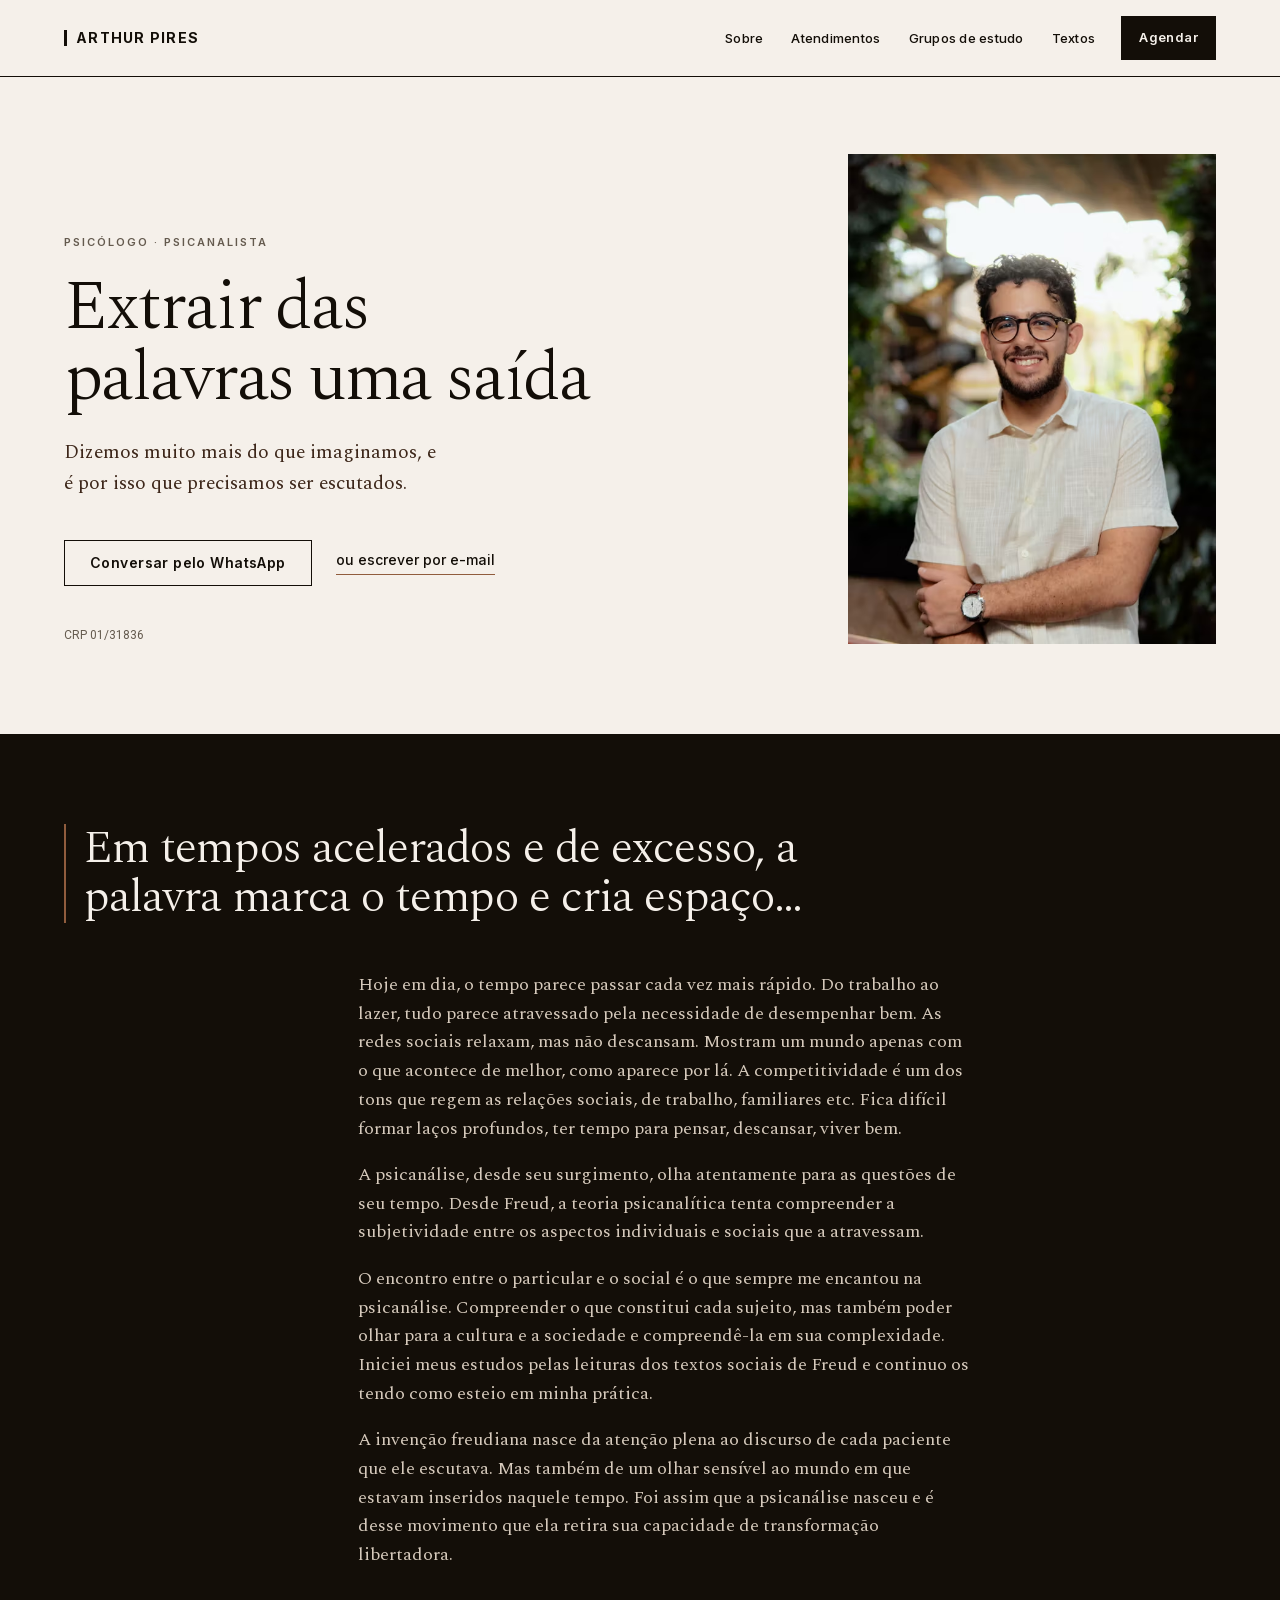
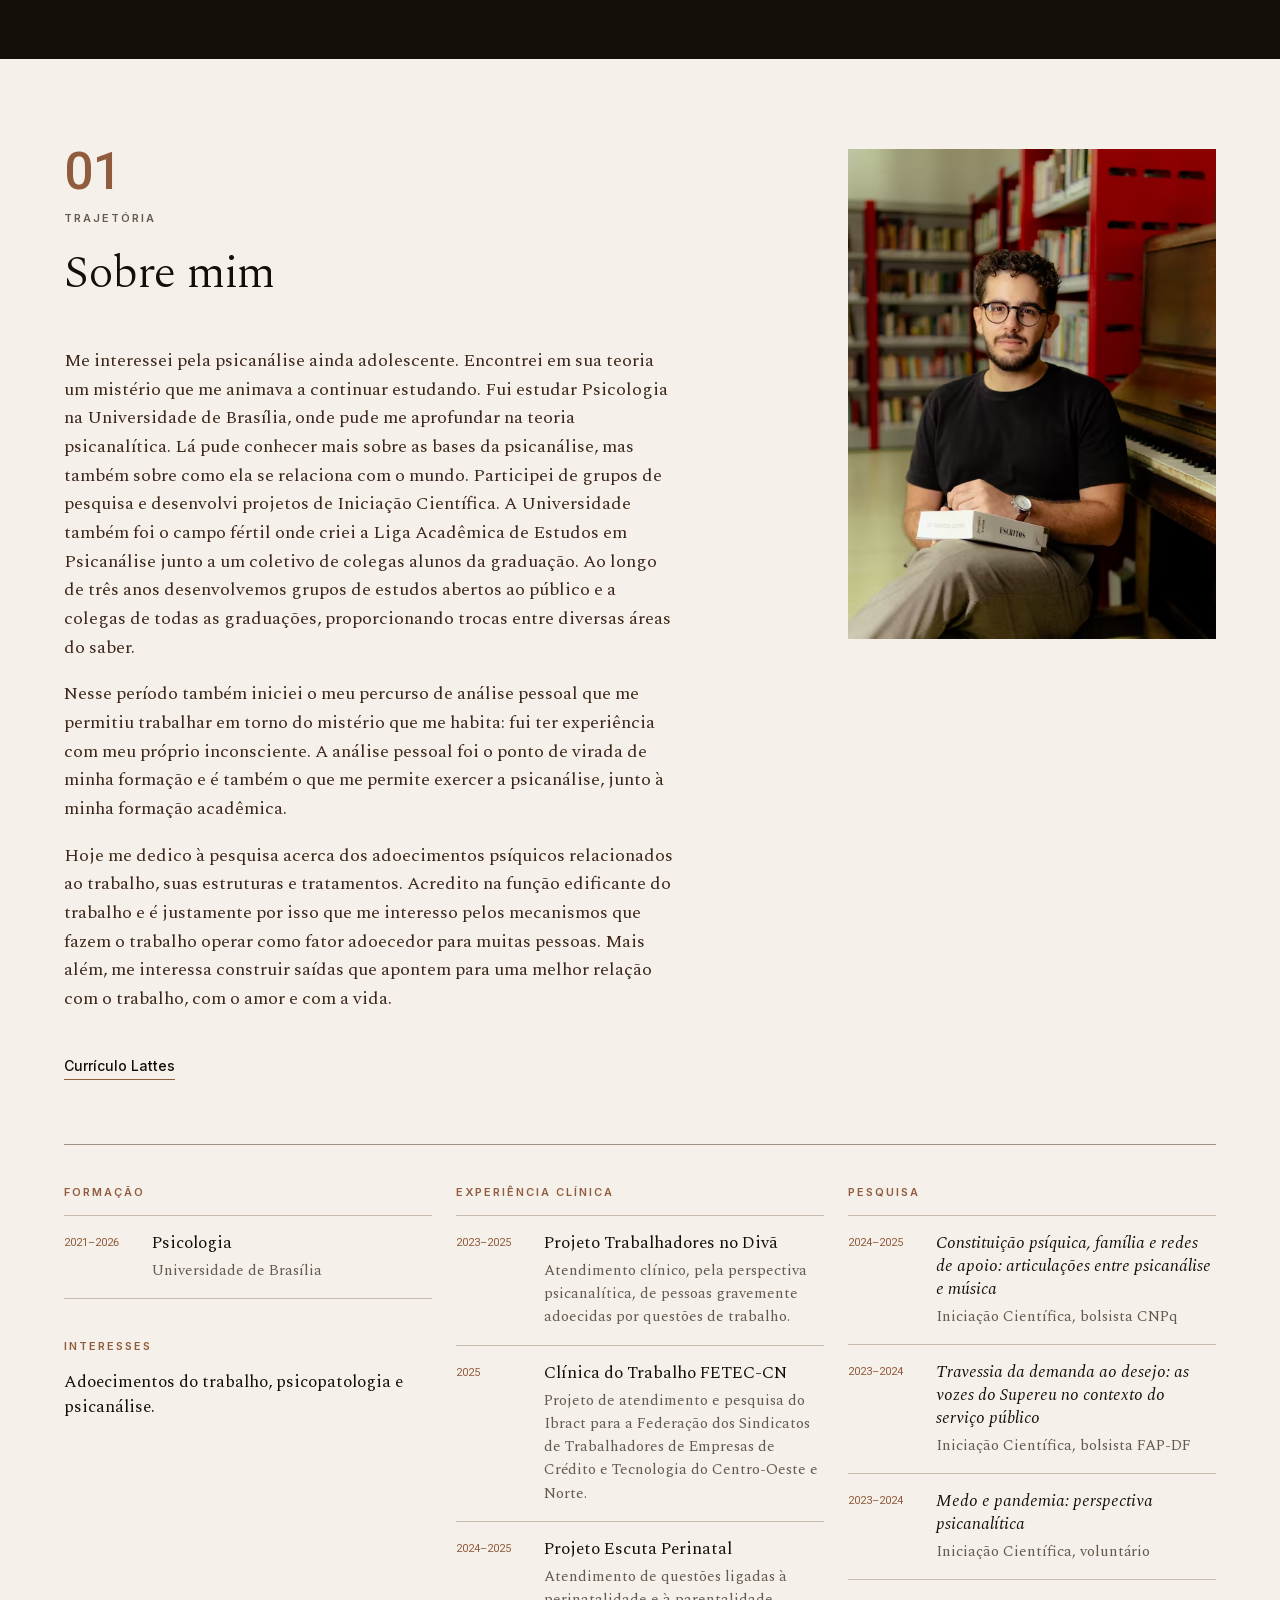
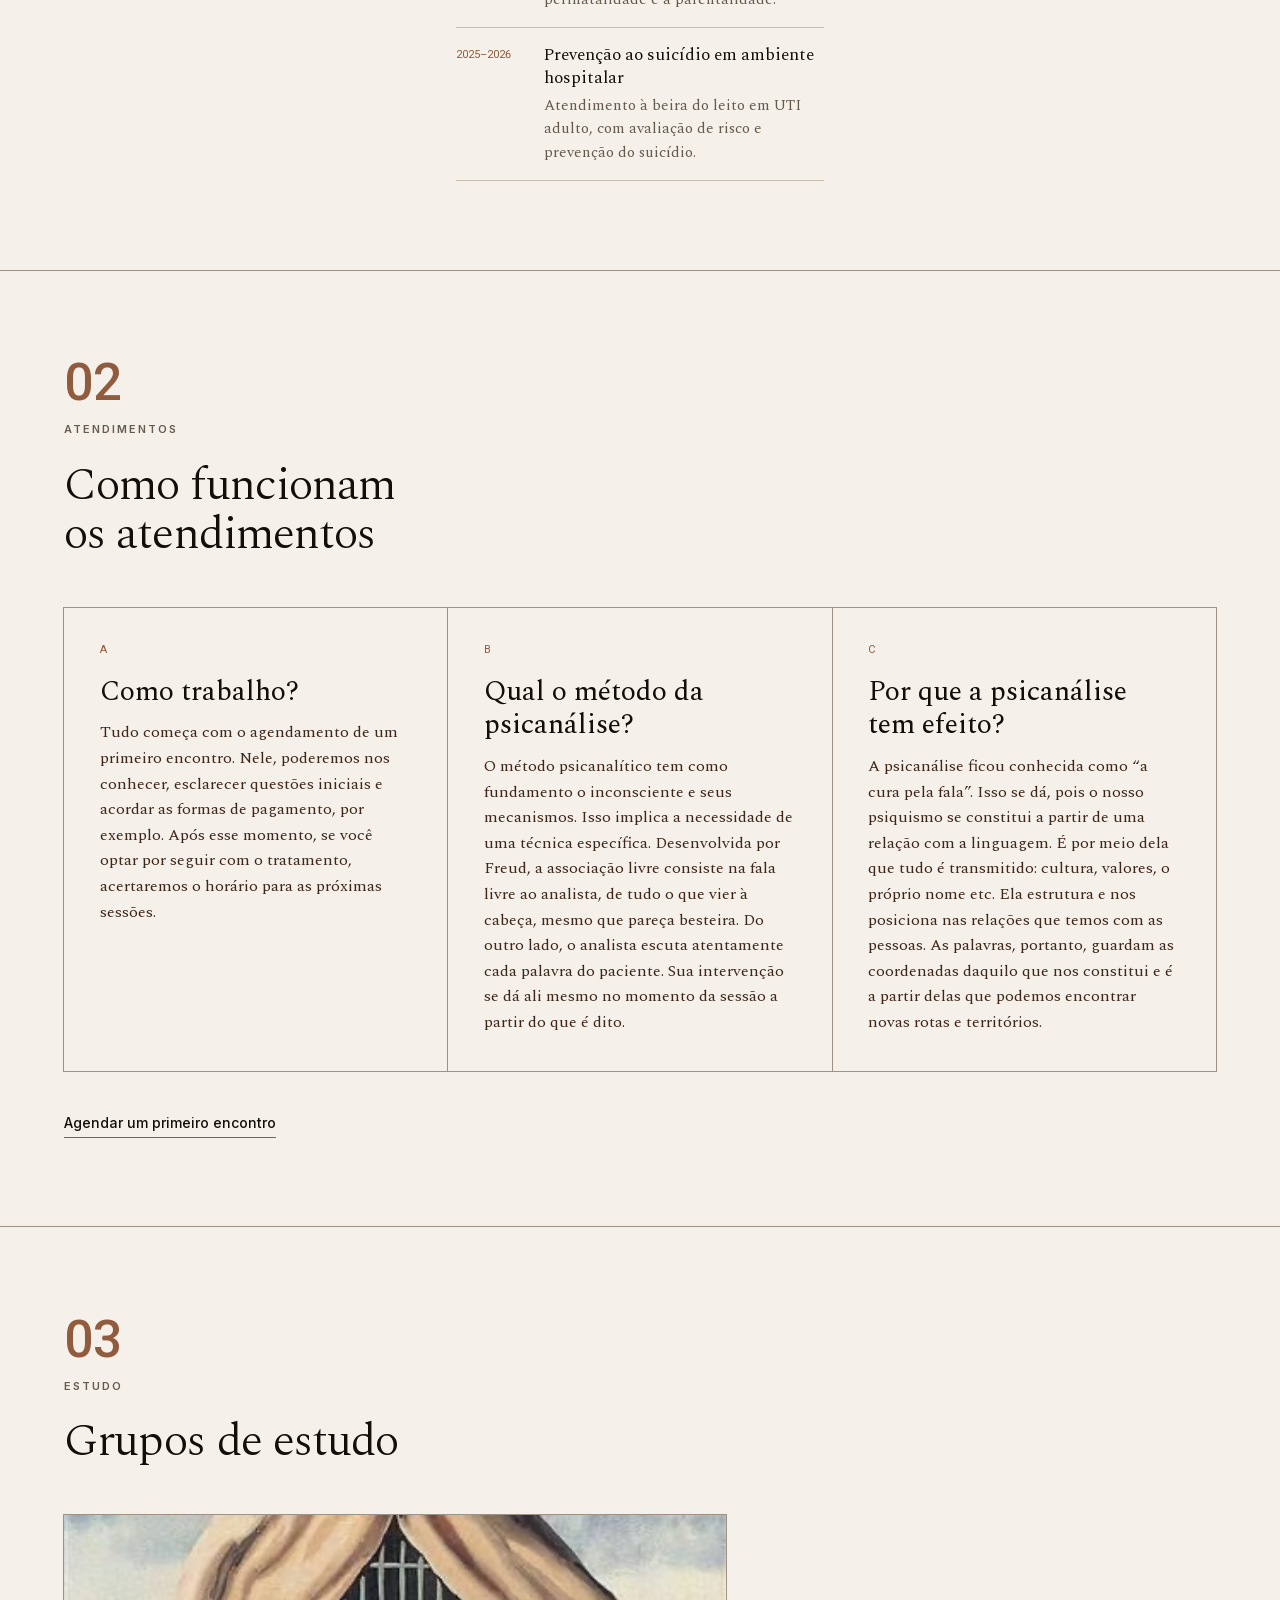
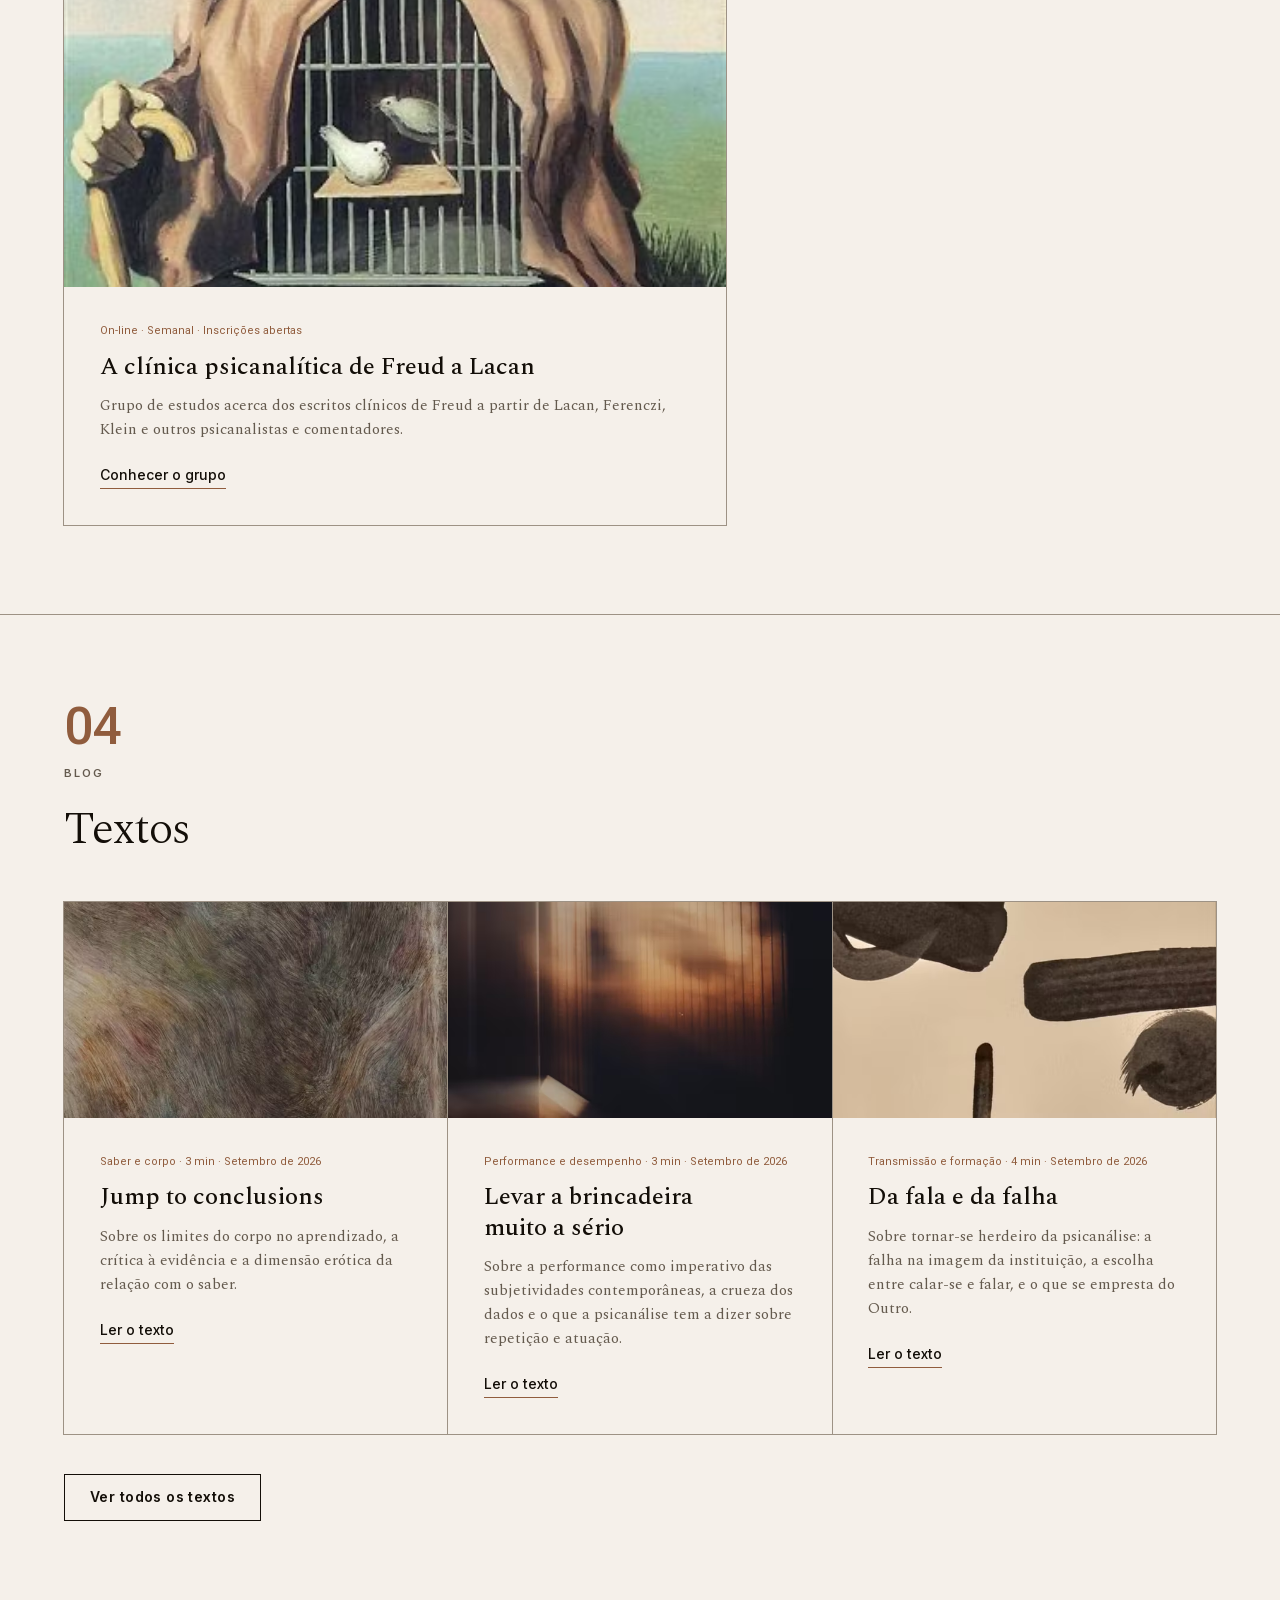
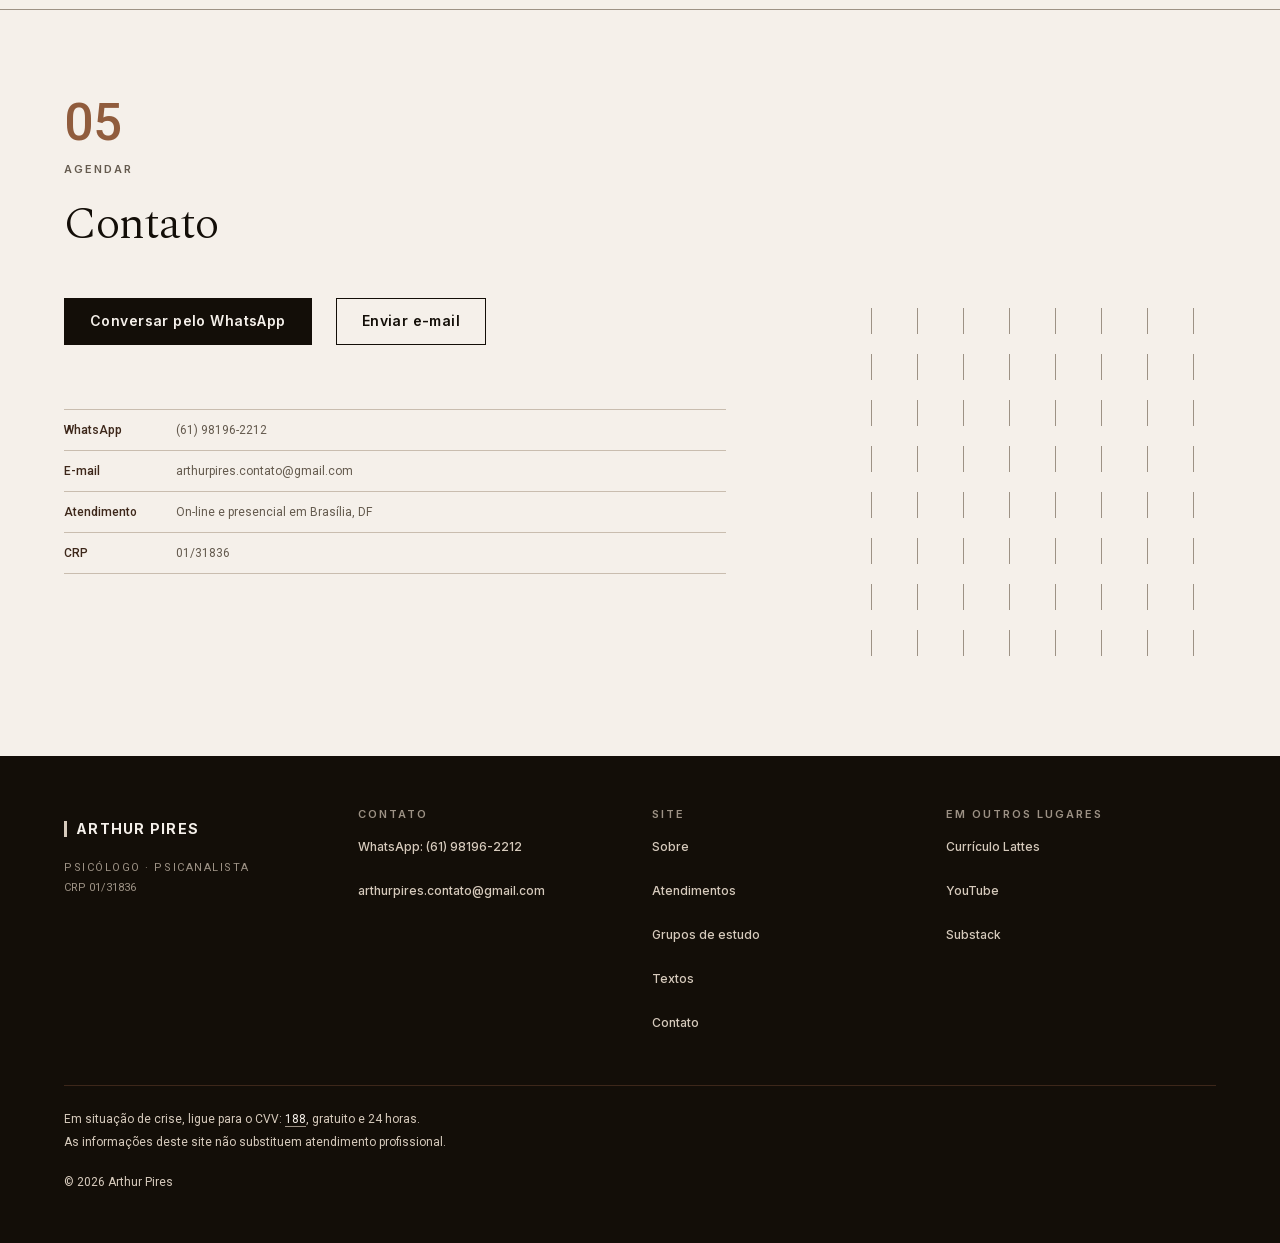
==== arthurpires-public_html/index.html @ 8431d2ca "Add files via upload" ====
<!DOCTYPE html>
<html lang="pt-BR">
<head>
<meta charset="utf-8">
<meta name="viewport" content="width=device-width, initial-scale=1">
<title>Arthur Pires · Psicólogo e psicanalista</title>
<meta name="description" content="Arthur Pires, psicólogo e psicanalista. Atendimento on-line e presencial em Brasília, DF.">
<meta name="theme-color" content="#F5F0EA">
<meta property="og:type" content="website">
<meta property="og:locale" content="pt_BR">
<meta property="og:site_name" content="Arthur Pires">
<meta property="og:title" content="Arthur Pires · Psicólogo e psicanalista">
<meta property="og:description" content="Arthur Pires, psicólogo e psicanalista. Atendimento on-line e presencial em Brasília, DF.">
<link rel="canonical" href="https://arthurpires.com.br/">
<meta property="og:url" content="https://arthurpires.com.br/">
<meta property="og:image" content="https://arthurpires.com.br/assets/img/compartilhamento.jpg">
<meta property="og:image:width" content="1200">
<meta property="og:image:height" content="630">
<meta property="og:image:alt" content="Retrato de Arthur Pires em luz natural">
<script>addEventListener("pagereveal",function(e){e.viewTransition&&e.viewTransition.ready.catch(function(){})})</script>
<link rel="icon" href="favicon.svg" type="image/svg+xml">
<link rel="preload" href="assets/fontes/spectral-latin-300.woff2" as="font" type="font/woff2" crossorigin>
<link rel="preload" href="assets/fontes/spectral-latin-400.woff2" as="font" type="font/woff2" crossorigin>
<link rel="stylesheet" href="assets/css/estilo.css?v=9">
<script src="assets/js/site.js?v=9" defer></script>
</head>
<body>
<a class="pular" href="#conteudo">Pular para o conteúdo</a>
<header class="cabecalho">
  <div class="contenedor cabecalho__linha">
    <a class="assinatura" href="./"><span class="assinatura__marca"><span class="assinatura__barra" aria-hidden="true"></span><span class="assinatura__nome">Arthur Pires</span></span><span class="visualmente-oculto">, página inicial</span></a>
    <nav class="navegacao" aria-label="Principal">
      <button class="navegacao__botao" type="button" aria-expanded="false" aria-controls="menu-links" hidden>Menu</button>
      <ul class="navegacao__links" id="menu-links" role="list">
        <li><a href="#sobre">Sobre</a></li>
        <li><a href="#atendimentos">Atendimentos</a></li>
        <li><a href="#grupos">Grupos de estudo</a></li>
        <li><a href="textos/">Textos</a></li>
      </ul>
    </nav>
    <a class="botao botao--primario botao--compacto" href="#contato">Agendar</a>
  </div>
</header>
<main id="conteudo">
  <section class="secao hero" id="inicio" aria-labelledby="titulo-hero">
    <div class="contenedor grade">
      <div class="hero__texto col-texto">
        <p class="rotulo">Psicólogo · Psicanalista</p>
        <h1 class="hero__titulo" id="titulo-hero">Extrair das palavras uma saída</h1>
        <p class="hero__paragrafo">Dizemos muito mais do que imaginamos, e é por isso que precisamos ser escutados.</p>
        <div class="acoes">
          <a class="botao botao--secundario" href="https://wa.me/5561981962212">Conversar pelo WhatsApp</a>
          <a class="ligacao" href="mailto:arthurpires.contato@gmail.com">ou escrever por e-mail</a>
        </div>
        <p class="hero__registro registro"><abbr title="Conselho Regional de Psicologia">CRP</abbr> 01/31836</p>
      </div>
      <div class="hero__foto col-imagem">
      <picture class="foto foto--hero">
        <source type="image/avif" srcset="assets/img/retratos/hero-600.avif 600w, assets/img/retratos/hero-900.avif 900w, assets/img/retratos/hero-1200.avif 1200w" sizes="(min-width: 1400px) 408px, (min-width: 900px) 30vw, (min-width: 600px) 62vw, 100vw">
        <img src="assets/img/retratos/hero-900.jpg" srcset="assets/img/retratos/hero-600.jpg 600w, assets/img/retratos/hero-900.jpg 900w, assets/img/retratos/hero-1200.jpg 1200w" sizes="(min-width: 1400px) 408px, (min-width: 900px) 30vw, (min-width: 600px) 62vw, 100vw" width="900" height="1200" alt="Retrato de Arthur Pires em luz natural" fetchpriority="high" decoding="async">
      </picture>
      </div>
    </div>
  </section>
  <section class="faixa escuro" id="reflexao" aria-labelledby="titulo-reflexao">
    <div class="contenedor grade">
      <div class="faixa__cabecalho col-titulo">
        <h2 class="faixa__titulo" id="titulo-reflexao">Em tempos acelerados e de excesso, a palavra marca o tempo e cria espaço…</h2>
      </div>
      <div class="faixa__corpo corpo-l col-corpo">
        <p>Hoje em dia, o tempo parece passar cada vez mais rápido. Do trabalho ao lazer, tudo parece atravessado pela necessidade de desempenhar bem. As redes sociais relaxam, mas não descansam. Mostram um mundo apenas com o que acontece de melhor, como aparece por lá. A competitividade é um dos tons que regem as relações sociais, de trabalho, familiares etc. Fica difícil formar laços profundos, ter tempo para pensar, descansar, viver bem.</p>
        <p>A psicanálise, desde seu surgimento, olha atentamente para as questões de seu tempo. Desde Freud, a teoria psicanalítica tenta compreender a subjetividade entre os aspectos individuais e sociais que a atravessam.</p>
        <p>O encontro entre o particular e o social é o que sempre me encantou na psicanálise. Compreender o que constitui cada sujeito, mas também poder olhar para a cultura e a sociedade e compreendê-la em sua complexidade. Iniciei meus estudos pelas leituras dos textos sociais de Freud e continuo os tendo como esteio em minha prática.</p>
        <p>A invenção freudiana nasce da atenção plena ao discurso de cada paciente que ele escutava. Mas também de um olhar sensível ao mundo em que estavam inseridos naquele tempo. Foi assim que a psicanálise nasceu e é desse movimento que ela retira sua capacidade de transformação libertadora.</p>
      </div>
    </div>
  </section>
  <section class="secao" id="sobre" aria-labelledby="titulo-sobre">
    <div class="contenedor grade">
      <div class="col-texto">
        <header class="cabecalho-secao">
      <span class="numeracao" data-revelar aria-hidden="true">01</span>
      <p class="rotulo" data-revelar>Trajetória</p>
      <h2 class="titulo-secao" id="titulo-sobre">Sobre mim</h2>
    </header>
        <div class="corpo-l">
          <p>Me interessei pela psicanálise ainda adolescente. Encontrei em sua teoria um mistério que me animava a continuar estudando. Fui estudar Psicologia na Universidade de Brasília, onde pude me aprofundar na teoria psicanalítica. Lá pude conhecer mais sobre as bases da psicanálise, mas também sobre como ela se relaciona com o mundo. Participei de grupos de pesquisa e desenvolvi projetos de Iniciação Científica. A Universidade também foi o campo fértil onde criei a Liga Acadêmica de Estudos em Psicanálise junto a um coletivo de colegas alunos da graduação. Ao longo de três anos desenvolvemos grupos de estudos abertos ao público e a colegas de todas as graduações, proporcionando trocas entre diversas áreas do saber.</p>
          <p>Nesse período também iniciei o meu percurso de análise pessoal que me permitiu trabalhar em torno do mistério que me habita: fui ter experiência com meu próprio inconsciente. A análise pessoal foi o ponto de virada de minha formação e é também o que me permite exercer a psicanálise, junto à minha formação acadêmica.</p>
          <p>Hoje me dedico à pesquisa acerca dos adoecimentos psíquicos relacionados ao trabalho, suas estruturas e tratamentos. Acredito na função edificante do trabalho e é justamente por isso que me interesso pelos mecanismos que fazem o trabalho operar como fator adoecedor para muitas pessoas. Mais além, me interessa construir saídas que apontem para uma melhor relação com o trabalho, com o amor e com a vida.</p>
        </div>
        <p class="sobre__lattes"><a class="ligacao" href="https://lattes.cnpq.br/9706468487850806">Currículo Lattes<span class="visualmente-oculto"> (site externo)</span></a></p>
      </div>
      <div class="sobre__foto col-imagem">
      <picture class="foto ">
        <source type="image/avif" srcset="assets/img/retratos/sobre-600.avif 600w, assets/img/retratos/sobre-900.avif 900w, assets/img/retratos/sobre-1200.avif 1200w" sizes="(min-width: 1400px) 408px, (min-width: 900px) 30vw, (min-width: 600px) 62vw, 100vw">
        <img src="assets/img/retratos/sobre-900.jpg" srcset="assets/img/retratos/sobre-600.jpg 600w, assets/img/retratos/sobre-900.jpg 900w, assets/img/retratos/sobre-1200.jpg 1200w" sizes="(min-width: 1400px) 408px, (min-width: 900px) 30vw, (min-width: 600px) 62vw, 100vw" width="900" height="1200" alt="Arthur Pires na Biblioteca Central da UnB, com os Escritos de Lacan, ao lado de um piano" loading="lazy" decoding="async">
      </picture>
      </div>
      <div class="trajetoria">
        <div>
          <h3 class="rotulo rotulo--acento">Formação</h3>
          <ol class="indice" role="list">
            <li class="indice__item"><span class="indice__periodo">2021–2026</span><span><span class="indice__titulo">Psicologia</span><span class="indice__detalhe">Universidade de Brasília</span></span></li>
          </ol>
          <div class="trajetoria__interesses">
            <h3 class="rotulo rotulo--acento">Interesses</h3>
            <p class="trajetoria__texto">Adoecimentos do trabalho, psicopatologia e psicanálise.</p>
          </div>
        </div>
        <div>
          <h3 class="rotulo rotulo--acento">Experiência clínica</h3>
          <ol class="indice" role="list">
            <li class="indice__item"><span class="indice__periodo">2023–2025</span><span><span class="indice__titulo">Projeto Trabalhadores no Divã</span><span class="indice__detalhe">Atendimento clínico, pela perspectiva psicanalítica, de pessoas gravemente adoecidas por questões de trabalho.</span></span></li>
            <li class="indice__item"><span class="indice__periodo">2025</span><span><span class="indice__titulo">Clínica do Trabalho FETEC-CN</span><span class="indice__detalhe">Projeto de atendimento e pesquisa do Ibract para a Federação dos Sindicatos de Trabalhadores de Empresas de Crédito e Tecnologia do Centro-Oeste e Norte.</span></span></li>
            <li class="indice__item"><span class="indice__periodo">2024–2025</span><span><span class="indice__titulo">Projeto Escuta Perinatal</span><span class="indice__detalhe">Atendimento de questões ligadas à perinatalidade e à parentalidade.</span></span></li>
            <li class="indice__item"><span class="indice__periodo">2025–2026</span><span><span class="indice__titulo">Prevenção ao suicídio em ambiente hospitalar</span><span class="indice__detalhe">Atendimento à beira do leito em <abbr title="Unidade de Terapia Intensiva">UTI</abbr> adulto, com avaliação de risco e prevenção do suicídio.</span></span></li>
          </ol>
        </div>
        <div>
          <h3 class="rotulo rotulo--acento">Pesquisa</h3>
          <ol class="indice" role="list">
            <li class="indice__item"><span class="indice__periodo">2024–2025</span><span><span class="indice__titulo"><cite>Constituição psíquica, família e redes de apoio: articulações entre psicanálise e música</cite></span><span class="indice__detalhe">Iniciação Científica, bolsista <abbr title="Conselho Nacional de Desenvolvimento Científico e Tecnológico">CNPq</abbr></span></span></li>
            <li class="indice__item"><span class="indice__periodo">2023–2024</span><span><span class="indice__titulo"><cite>Travessia da demanda ao desejo: as vozes do Supereu no contexto do serviço público</cite></span><span class="indice__detalhe">Iniciação Científica, bolsista <abbr title="Fundação de Apoio à Pesquisa do Distrito Federal">FAP-DF</abbr></span></span></li>
            <li class="indice__item"><span class="indice__periodo">2023–2024</span><span><span class="indice__titulo"><cite>Medo e pandemia: perspectiva psicanalítica</cite></span><span class="indice__detalhe">Iniciação Científica, voluntário</span></span></li>
          </ol>
        </div>
      </div>
    </div>
    <span class="fio-secao" aria-hidden="true"></span>
  </section>
  <section class="secao" id="atendimentos" aria-labelledby="titulo-atendimentos">
    <div class="contenedor">
      <header class="cabecalho-secao">
      <span class="numeracao" data-revelar aria-hidden="true">02</span>
      <p class="rotulo" data-revelar>Atendimentos</p>
      <h2 class="titulo-secao" id="titulo-atendimentos">Como funcionam os atendimentos</h2>
    </header>
      <ol class="blocos" role="list">
        <li class="bloco"><span class="bloco__letra" aria-hidden="true">A</span><h3 class="bloco__titulo">Como trabalho?</h3><p class="bloco__texto">Tudo começa com o agendamento de um primeiro encontro. Nele, poderemos nos conhecer, esclarecer questões iniciais e acordar as formas de pagamento, por exemplo. Após esse momento, se você optar por seguir com o tratamento, acertaremos o horário para as próximas sessões.</p></li>
        <li class="bloco"><span class="bloco__letra" aria-hidden="true">B</span><h3 class="bloco__titulo">Qual o método da psicanálise?</h3><p class="bloco__texto">O método psicanalítico tem como fundamento o inconsciente e seus mecanismos. Isso implica a necessidade de uma técnica específica. Desenvolvida por Freud, a associação livre consiste na fala livre ao analista, de tudo o que vier à cabeça, mesmo que pareça besteira. Do outro lado, o analista escuta atentamente cada palavra do paciente. Sua intervenção se dá ali mesmo no momento da sessão a partir do que é dito.</p></li>
        <li class="bloco"><span class="bloco__letra" aria-hidden="true">C</span><h3 class="bloco__titulo">Por que a psicanálise tem efeito?</h3><p class="bloco__texto">A psicanálise ficou conhecida como “a cura pela fala”. Isso se dá, pois o nosso psiquismo se constitui a partir de uma relação com a linguagem. É por meio dela que tudo é transmitido: cultura, valores, o próprio nome etc. Ela estrutura e nos posiciona nas relações que temos com as pessoas. As palavras, portanto, guardam as coordenadas daquilo que nos constitui e é a partir delas que podemos encontrar novas rotas e territórios.</p></li>
      </ol>
      <p class="atendimentos__acao"><a class="ligacao" href="#contato">Agendar um primeiro encontro</a></p>
    </div>
    <span class="fio-secao" aria-hidden="true"></span>
  </section>
  <section class="secao" id="grupos" aria-labelledby="titulo-grupos">
    <div class="contenedor">
      <header class="cabecalho-secao">
      <span class="numeracao" data-revelar aria-hidden="true">03</span>
      <p class="rotulo" data-revelar>Estudo</p>
      <h2 class="titulo-secao" id="titulo-grupos">Grupos de estudo</h2>
    </header>
      <ul class="cards cards--grupos" role="list">
      <li><article class="card-texto">
        <picture class="capa"><source type="image/avif" srcset="assets/img/grupos/clinica-psicanalitica-de-freud-a-lacan-387.avif"><img src="assets/img/grupos/clinica-psicanalitica-de-freud-a-lacan-387.jpg" width="387" height="218" alt="" loading="lazy" decoding="async"></picture>
        <div class="card-texto__corpo">
          <p class="card-texto__meta">On-line · Semanal · Inscrições abertas</p>
          <h3 class="card-texto__titulo"><a href="grupos/clinica-psicanalitica-de-freud-a-lacan/">A clínica psicanalítica de Freud a Lacan</a></h3>
          <p class="card-texto__resumo">Grupo de estudos acerca dos escritos clínicos de Freud a partir de Lacan, Ferenczi, Klein e outros psicanalistas e comentadores.</p>
          <span class="ligacao" aria-hidden="true">Conhecer o grupo</span>
        </div>
      </article></li>
      </ul>
    </div>
    <span class="fio-secao" aria-hidden="true"></span>
  </section>
  <section class="secao" id="textos" aria-labelledby="titulo-textos">
    <div class="contenedor">
      <header class="cabecalho-secao">
      <span class="numeracao" data-revelar aria-hidden="true">04</span>
      <p class="rotulo" data-revelar>Blog</p>
      <h2 class="titulo-secao" id="titulo-textos">Textos</h2>
    </header>
      <ul class="cards" role="list">
      <li><article class="card-texto">
        <picture class="capa"><source type="image/avif" srcset="assets/img/textos/jump-to-conclusions-640.avif 640w, assets/img/textos/jump-to-conclusions-960.avif 960w, assets/img/textos/jump-to-conclusions-1080.avif 1080w" sizes="(min-width: 1400px) 424px, (min-width: 900px) 31vw, (min-width: 600px) 48vw, 100vw"><img src="assets/img/textos/jump-to-conclusions-960.jpg" srcset="assets/img/textos/jump-to-conclusions-640.jpg 640w, assets/img/textos/jump-to-conclusions-960.jpg 960w, assets/img/textos/jump-to-conclusions-1080.jpg 1080w" sizes="(min-width: 1400px) 424px, (min-width: 900px) 31vw, (min-width: 600px) 48vw, 100vw" width="1080" height="608" alt="" loading="lazy" decoding="async"></picture>
        <div class="card-texto__corpo">
          <p class="card-texto__meta">Saber e corpo · 3 min · <time datetime="2026-09">Setembro de 2026</time></p>
          <h3 class="card-texto__titulo"><a href="textos/jump-to-conclusions/" lang="en">Jump to conclusions</a></h3>
          <p class="card-texto__resumo">Sobre os limites do corpo no aprendizado, a crítica à evidência e a dimensão erótica da relação com o saber.</p>
          <span class="ligacao" aria-hidden="true">Ler o texto</span>
        </div>
      </article></li>
      <li><article class="card-texto">
        <picture class="capa"><source type="image/avif" srcset="assets/img/textos/levar-a-brincadeira-muito-a-serio-640.avif 640w, assets/img/textos/levar-a-brincadeira-muito-a-serio-960.avif 960w, assets/img/textos/levar-a-brincadeira-muito-a-serio-1280.avif 1280w" sizes="(min-width: 1400px) 424px, (min-width: 900px) 31vw, (min-width: 600px) 48vw, 100vw"><img src="assets/img/textos/levar-a-brincadeira-muito-a-serio-960.jpg" srcset="assets/img/textos/levar-a-brincadeira-muito-a-serio-640.jpg 640w, assets/img/textos/levar-a-brincadeira-muito-a-serio-960.jpg 960w, assets/img/textos/levar-a-brincadeira-muito-a-serio-1280.jpg 1280w" sizes="(min-width: 1400px) 424px, (min-width: 900px) 31vw, (min-width: 600px) 48vw, 100vw" width="1280" height="720" alt="" loading="lazy" decoding="async"></picture>
        <div class="card-texto__corpo">
          <p class="card-texto__meta">Performance e desempenho · 3 min · <time datetime="2026-09">Setembro de 2026</time></p>
          <h3 class="card-texto__titulo"><a href="textos/levar-a-brincadeira-muito-a-serio/">Levar a brincadeira muito a sério</a></h3>
          <p class="card-texto__resumo">Sobre a performance como imperativo das subjetividades contemporâneas, a crueza dos dados e o que a psicanálise tem a dizer sobre repetição e atuação.</p>
          <span class="ligacao" aria-hidden="true">Ler o texto</span>
        </div>
      </article></li>
      <li><article class="card-texto">
        <picture class="capa"><source type="image/avif" srcset="assets/img/textos/da-fala-e-da-falha-640.avif 640w, assets/img/textos/da-fala-e-da-falha-736.avif 736w" sizes="(min-width: 1400px) 424px, (min-width: 900px) 31vw, (min-width: 600px) 48vw, 100vw"><img src="assets/img/textos/da-fala-e-da-falha-736.jpg" srcset="assets/img/textos/da-fala-e-da-falha-640.jpg 640w, assets/img/textos/da-fala-e-da-falha-736.jpg 736w" sizes="(min-width: 1400px) 424px, (min-width: 900px) 31vw, (min-width: 600px) 48vw, 100vw" width="736" height="414" alt="" loading="lazy" decoding="async"></picture>
        <div class="card-texto__corpo">
          <p class="card-texto__meta">Transmissão e formação · 4 min · <time datetime="2026-09">Setembro de 2026</time></p>
          <h3 class="card-texto__titulo"><a href="textos/da-fala-e-da-falha/">Da fala e da falha</a></h3>
          <p class="card-texto__resumo">Sobre tornar-se herdeiro da psicanálise: a falha na imagem da instituição, a escolha entre calar-se e falar, e o que se empresta do Outro.</p>
          <span class="ligacao" aria-hidden="true">Ler o texto</span>
        </div>
      </article></li>
      </ul>
      <p class="textos__acao"><a class="botao botao--secundario" href="textos/">Ver todos os textos</a></p>
    </div>
    <span class="fio-secao" aria-hidden="true"></span>
  </section>
  <section class="secao" id="contato" aria-labelledby="titulo-contato">
    <div class="contenedor grade">
      <header class="cabecalho-secao">
      <span class="numeracao" data-revelar aria-hidden="true">05</span>
      <p class="rotulo" data-revelar>Agendar</p>
      <h2 class="titulo-secao" id="titulo-contato">Contato</h2>
    </header>
      <div class="contato col-texto">
        <div class="acoes">
          <a class="botao botao--primario" href="https://wa.me/5561981962212">Conversar pelo WhatsApp</a>
          <a class="botao botao--secundario" href="mailto:arthurpires.contato@gmail.com">Enviar e-mail</a>
        </div>
        <dl class="dados">
          <div class="dados__linha"><dt>WhatsApp</dt><dd>(61) 98196-2212</dd></div>
          <div class="dados__linha"><dt>E-mail</dt><dd>arthurpires.contato@gmail.com</dd></div>
          <div class="dados__linha"><dt>Atendimento</dt><dd>On-line e presencial em Brasília, DF</dd></div>
          <div class="dados__linha"><dt><abbr title="Conselho Regional de Psicologia">CRP</abbr></dt><dd>01/31836</dd></div>
        </dl>
      </div>
      <div class="imas col-imagem" aria-hidden="true"></div>
    </div>
  </section>
</main>
<footer class="rodape escuro">
  <div class="contenedor">
    <div class="rodape__colunas">
      <div>
        <p class="assinatura"><span class="assinatura__marca"><span class="assinatura__barra" aria-hidden="true"></span><span class="assinatura__nome">Arthur Pires</span></span></p>
        <p class="rodape__descritor">Psicólogo · Psicanalista</p>
        <p class="rodape__crp"><abbr title="Conselho Regional de Psicologia">CRP</abbr> 01/31836</p>
      </div>
      <div>
        <h2 class="rodape__titulo">Contato</h2>
        <ul class="rodape__lista" role="list">
          <li><a href="https://wa.me/5561981962212">WhatsApp: (61) 98196-2212</a></li>
          <li><a href="mailto:arthurpires.contato@gmail.com">arthurpires.contato@gmail.com</a></li>
        </ul>
      </div>
      <div>
        <h2 class="rodape__titulo">Site</h2>
        <ul class="rodape__lista" role="list">
          <li><a href="#sobre">Sobre</a></li>
          <li><a href="#atendimentos">Atendimentos</a></li>
          <li><a href="#grupos">Grupos de estudo</a></li>
          <li><a href="textos/">Textos</a></li>
          <li><a href="#contato">Contato</a></li>
        </ul>
      </div>
      <div>
        <h2 class="rodape__titulo">Em outros lugares</h2>
        <ul class="rodape__lista" role="list">
          <li><a href="https://lattes.cnpq.br/9706468487850806">Currículo Lattes<span class="visualmente-oculto"> (site externo)</span></a></li>
          <li><a href="https://www.youtube.com/@arthr_pires">YouTube<span class="visualmente-oculto"> (site externo)</span></a></li>
          <li><a href="https://substack.com/@arthrpires">Substack<span class="visualmente-oculto"> (site externo)</span></a></li>
        </ul>
      </div>
    </div>
    <div class="rodape__avisos">
      <p>Em situação de crise, ligue para o CVV: <a href="tel:188">188</a>, gratuito e 24 horas.</p>
      <p>As informações deste site não substituem atendimento profissional.</p>
      <p class="rodape__copyright">© 2026 Arthur Pires</p>
    </div>
  </div>
</footer>
</body>
</html>
---- arthurpires-public_html/assets/css/estilo.css ----
:root {
  --fundo: #F5F0EA;
  --fundo-bloco: #EFE8E0;
  --fundo-escuro: #130E08;
  --fundo-escuro-alt: #3D271A;
  --texto-titulo: #130E08;
  --texto-corpo: #3D271A;
  --texto-secundario: #645A4E;
  --texto-acento: #905C3D;
  --texto-inverso: #F5F0EA;
  --texto-inverso-corpo: #D6CABC;
  --texto-inverso-registro: #9D9285;
  --fio: #9D9285;
  --fio-claro: #C9BDAF;
  --fio-forte: #130E08;
  --f-voz: Spectral, Georgia, serif;
  --f-interface: Inter, Helvetica, Arial, sans-serif;
  --f-dados: Roboto, Arial, sans-serif;
  --esp-1: 8px; --esp-2: 16px; --esp-3: 24px;
  --esp-4: 40px; --esp-5: 64px; --esp-6: 104px;
  --margem: 20px;
  --medianiz: 16px;
  --colunas: 4;
  --largura-max: 1400px;
  --secao-y: clamp(48px, 7vw, 104px);
  --curva-revelacao: cubic-bezier(0.16, 1, 0.3, 1);
  --curva-fio: cubic-bezier(0.22, 1, 0.36, 1);
  --toque: 160ms ease-out;
}
@media (min-width: 600px)  { :root { --margem: 32px; --medianiz: 20px; --colunas: 6; } }
@media (min-width: 900px)  { :root { --margem: 40px; --medianiz: 24px; --colunas: 12; } }
@media (min-width: 1200px) { :root { --margem: 64px; } }
@font-face { font-family: "Spectral"; font-style: normal; font-weight: 300; font-display: swap; src: url("../fontes/spectral-latin-300.woff2") format("woff2"); }
@font-face { font-family: "Spectral"; font-style: normal; font-weight: 400; font-display: swap; src: url("../fontes/spectral-latin-400.woff2") format("woff2"); }
@font-face { font-family: "Spectral"; font-style: normal; font-weight: 500; font-display: swap; src: url("../fontes/spectral-latin-500.woff2") format("woff2"); }
@font-face { font-family: "Spectral"; font-style: italic; font-weight: 300; font-display: swap; src: url("../fontes/spectral-latin-300-italic.woff2") format("woff2"); }
@font-face { font-family: "Spectral"; font-style: italic; font-weight: 400; font-display: swap; src: url("../fontes/spectral-latin-400-italic.woff2") format("woff2"); }
@font-face { font-family: "Inter"; font-style: normal; font-weight: 400 700; font-display: swap; src: url("../fontes/inter-latin-400-700.woff2") format("woff2"); }
@font-face { font-family: "Roboto"; font-style: normal; font-weight: 400 500; font-display: swap; src: url("../fontes/roboto-latin-400-500.woff2") format("woff2"); }
*, *::before, *::after { box-sizing: border-box; }
html { -webkit-text-size-adjust: 100%; text-size-adjust: 100%; }
@media (prefers-reduced-motion: no-preference) { html { scroll-behavior: smooth; } }
body {
  margin: 0;
  background: var(--fundo);
  color: var(--texto-corpo);
  font-family: var(--f-voz);
  font-size: 1rem;
  line-height: 1.6;
  -webkit-font-smoothing: antialiased;
}
h1, h2, h3, h4, p, figure, blockquote, ol, ul, dl, dd { margin: 0; }
ol, ul { padding: 0; list-style: none; }
img { display: block; max-width: 100%; height: auto; }
a { color: inherit; text-decoration: none; }
abbr[title] { text-decoration: none; }
::selection { background: var(--fundo-escuro); color: var(--texto-inverso); }
:focus-visible { outline: 2px solid var(--fio-forte); outline-offset: 2px; }
.escuro :focus-visible { outline-color: var(--texto-inverso-corpo); }
[id] { scroll-margin-top: var(--esp-3); }
.visualmente-oculto {
  position: absolute !important; width: 1px; height: 1px; margin: -1px; padding: 0;
  overflow: hidden; clip: rect(0 0 0 0); white-space: nowrap; border: 0;
}
.pular {
  position: absolute; top: 8px; left: var(--margem); z-index: 100;
  transform: translateY(-200%);
  background: var(--fundo-escuro); color: var(--texto-inverso);
  font: 600 14px/1 var(--f-interface); letter-spacing: .03em; padding: 15px 26px;
}
.pular:focus { transform: none; }
.contenedor { width: 100%; max-width: var(--largura-max); margin-inline: auto; padding-inline: var(--margem); }
.grade { display: grid; grid-template-columns: repeat(var(--colunas), minmax(0, 1fr)); column-gap: var(--medianiz); }
.grade > * { grid-column: 1 / -1; }
@media (min-width: 600px) { .grade > .col-imagem { grid-column: 1 / 5; } }
@media (min-width: 900px) {
  .grade > .col-texto   { grid-column: 1 / 8; }
  .grade > .col-titulo  { grid-column: 1 / 9; }
  .grade > .col-imagem  { grid-column: 9 / 13; }
  .grade > .col-corpo   { grid-column: 4 / 11; }
}
.secao { position: relative; padding-block: var(--secao-y); }
.fio-secao { position: absolute; left: 0; right: 0; bottom: 0; height: 1px; background: var(--fio); transform-origin: left center; }
.rotulo { display: block; font: 600 11px/1.3 var(--f-interface); letter-spacing: .18em; text-transform: uppercase; color: var(--texto-secundario); }
.rotulo--acento { color: var(--texto-acento); }
.numeracao { display: block; margin-bottom: var(--esp-2); font: 500 clamp(28px, 4vw, 56px)/.9 var(--f-dados); font-variant-numeric: tabular-nums; color: var(--texto-acento); }
.cabecalho-secao { margin-bottom: clamp(28px, 4vw, 48px); }
.titulo-secao {
  margin-top: clamp(16px, 2vw, 24px); max-width: 20ch;
  font: 300 clamp(28px, 3.6vw, 60px)/1.08 var(--f-voz); letter-spacing: -.02em;
  color: var(--texto-titulo); text-wrap: balance;
}
.corpo-l p { max-width: 68ch; font-size: clamp(17px, 1.4vw, 19px); line-height: 1.6; }
.corpo-l p + p { margin-top: 1em; }
.registro { font: 400 12px/1.5 var(--f-dados); color: var(--texto-secundario); }
.a-definir { font: 400 12px/1.5 var(--f-dados); color: var(--texto-acento); }
.escuro .a-definir { color: var(--texto-inverso-corpo); }
.botao {
  display: inline-flex; align-items: center; justify-content: center; min-height: 44px;
  font: 600 14px/1.2 var(--f-interface); letter-spacing: .03em; cursor: pointer;
  transition: background-color var(--toque), color var(--toque);
}
.botao--primario { padding: 15px 26px; border: 0; background: var(--fundo-escuro); color: var(--texto-inverso); }
.botao { position: relative; overflow: hidden; isolation: isolate; }
.botao::before {
  content: ""; position: absolute; z-index: -1; left: var(--origem-x, 50%); top: var(--origem-y, 50%);
  width: var(--diametro, 230%); aspect-ratio: 1 / 1; border-radius: 50%; background: var(--preenchimento);
  transform: translate(-50%, -50%) scale(0); transition: transform 420ms var(--curva-revelacao); pointer-events: none;
}
.botao--primario { --preenchimento: var(--texto-acento); }
.botao--secundario { --preenchimento: var(--fundo-escuro); transition: color 420ms var(--curva-revelacao); }
.botao:focus-visible::before, .botao:active::before { transform: translate(-50%, -50%) scale(1); }
.botao--secundario:focus-visible, .botao--secundario:active { color: var(--texto-inverso); }
@media (hover: hover) {
  .botao:hover::before { transform: translate(-50%, -50%) scale(1); }
  .botao--secundario:hover { color: var(--texto-inverso); }
}
.botao--secundario { padding: 14px 25px; border: 1px solid var(--fio-forte); background: transparent; color: var(--texto-titulo); }
.botao--compacto { padding: 14px 18px; font-size: 13px; }
.acoes { display: flex; flex-wrap: wrap; align-items: center; gap: var(--esp-2) var(--esp-3); }
.ligacao {
  position: relative; display: inline-block; padding-bottom: 4px;
  border-bottom: 1px solid var(--texto-acento);
  font: 500 14px/1.3 var(--f-interface); color: var(--texto-titulo);
}
.ligacao::before { content: ""; position: absolute; inset: -12px 0; }
.ligacao::after {
  content: ""; position: absolute; left: 0; right: 0; bottom: -1px; height: 1px;
  background: var(--fio-forte); transform: scaleX(0); transform-origin: left center;
  transition: transform var(--toque);
}
.ligacao:hover::after, .ligacao:focus-visible::after { transform: scaleX(1); }
.assinatura { display: inline-flex; align-items: center; min-height: 44px; }
.assinatura__marca { display: flex; align-items: stretch; gap: 9px; }
.assinatura__barra { flex: none; width: 3px; background: var(--fio-forte); }
.assinatura__nome { font: 700 14px/1.2 var(--f-interface); letter-spacing: .09em; text-transform: uppercase; color: var(--texto-titulo); }
.cabecalho { position: relative; z-index: 20; background: var(--fundo); border-bottom: 1px solid var(--fio-forte); }
.cabecalho__linha { display: flex; flex-wrap: wrap; align-items: center; gap: 8px 12px; padding-block: 16px; }
.cabecalho .assinatura { margin-right: auto; }
.navegacao { display: flex; align-items: center; }
.navegacao__links { display: flex; flex-wrap: wrap; }
.navegacao__links a {
  display: flex; align-items: center; min-height: 44px; padding: 14px;
  font: 500 13px/1 var(--f-interface); letter-spacing: .02em; color: var(--texto-titulo);
  transition: background-color var(--toque), color var(--toque);
}
.navegacao__links a:hover { background: var(--fundo-escuro); color: var(--texto-inverso); }
.navegacao__links a[aria-current="page"] { border-bottom: 1px solid var(--texto-acento); }
.navegacao__botao {
  display: none; align-items: center; min-height: 44px; padding: 14px; border: 0; background: transparent;
  font: 600 13px/1 var(--f-interface); letter-spacing: .02em; color: var(--texto-titulo); cursor: pointer;
  transition: background-color var(--toque), color var(--toque);
}
.navegacao__botao:hover, .navegacao__botao[aria-expanded="true"] { background: var(--fundo-escuro); color: var(--texto-inverso); }
@media (max-width: 767.98px) {
  .js .navegacao__botao { display: inline-flex; }
  .js .navegacao__links {
    display: none; position: absolute; top: 100%; left: 0; right: 0; flex-direction: column;
    padding: 0 var(--margem) var(--esp-2); background: var(--fundo); border-bottom: 1px solid var(--fio-forte);
  }
  .js .navegacao__links.aberto { display: flex; }
  .js .navegacao__links li + li { border-top: 1px solid var(--fio); }
  .js .navegacao__links a { padding: 14px 0; font-size: 16px; }
}
.foto { display: block; overflow: hidden; aspect-ratio: 3 / 4; background: var(--fundo-bloco); }
.foto img { width: 100%; height: 100%; object-fit: cover; }
.foto--hero img { object-position: center 30%; }
.reservado { position: relative; aspect-ratio: 16 / 9; background: var(--fundo-bloco); }
.reservado span { position: absolute; left: 12px; bottom: 8px; font: 400 12px/1.5 var(--f-dados); color: var(--texto-secundario); }
.capa { display: block; overflow: hidden; aspect-ratio: 16 / 9; background: var(--fundo-bloco); }
.capa img { width: 100%; height: 100%; object-fit: cover; }
.titulo-palavras { --tom-inicial: var(--texto-secundario); --tom-final: var(--texto-titulo); }
.faixa__titulo.titulo-palavras { --tom-inicial: var(--texto-inverso-registro); --tom-final: var(--texto-inverso); }
.titulo-palavras .palavra { color: color-mix(in srgb, var(--tom-final) calc(var(--acesa, 1) * 100%), var(--tom-inicial)); }
.hero { padding-top: clamp(40px, 6vw, 88px); }
.hero__titulo { margin-top: var(--esp-3); font: 300 clamp(38px, 5.4vw, 92px)/1.02 var(--f-voz); letter-spacing: -.03em; color: var(--texto-titulo); text-wrap: balance; }
.hero__paragrafo { margin-top: var(--esp-3); max-width: 38ch; font-size: clamp(17px, 1.5vw, 21px); line-height: 1.6; }
.hero .acoes { margin-top: var(--esp-4); }
.hero__registro, .hero__foto { margin-top: var(--esp-4); }
@media (min-width: 900px) { .hero__texto { align-self: end; } .hero__foto { margin-top: 0; } }
.faixa { padding-block: var(--secao-y); background: var(--fundo-escuro); color: var(--texto-inverso-corpo); }
.faixa__titulo { padding-left: 18px; border-left: 2px solid var(--texto-acento); font: 300 clamp(28px, 3.6vw, 60px)/1.08 var(--f-voz); letter-spacing: -.02em; color: var(--texto-inverso); text-wrap: balance; }
.faixa__corpo { margin-top: clamp(28px, 4vw, 48px); }
.sobre__lattes, .sobre__foto { margin-top: var(--esp-4); }
@media (min-width: 900px) { .sobre__foto { margin-top: 0; } }
.trajetoria { display: grid; gap: var(--esp-4) var(--medianiz); margin-top: var(--esp-5); padding-top: var(--esp-4); border-top: 1px solid var(--fio); }
@media (min-width: 600px) { .trajetoria { grid-template-columns: repeat(2, minmax(0, 1fr)); } }
@media (min-width: 900px) { .trajetoria { grid-template-columns: repeat(3, minmax(0, 1fr)); } }
.trajetoria .rotulo { margin-bottom: var(--esp-2); }
.trajetoria__interesses { margin-top: var(--esp-4); }
.trajetoria__texto { font-size: 17px; line-height: 1.5; color: var(--texto-titulo); }
.indice { border-top: 1px solid var(--fio-claro); }
.indice__item { display: grid; grid-template-columns: 76px minmax(0, 1fr); gap: 12px; padding: 16px 0; border-bottom: 1px solid var(--fio-claro); }
.indice__periodo { padding-top: 3px; font: 400 11px/1.5 var(--f-dados); font-variant-numeric: tabular-nums; color: var(--texto-acento); }
.indice__titulo { display: block; font-size: 17px; line-height: 1.35; color: var(--texto-titulo); }
.indice__detalhe { display: block; margin-top: 4px; font-size: 15px; line-height: 1.55; color: var(--texto-secundario); }
.indice--links .indice__item { display: block; padding: 0; }
.indice__link { display: grid; grid-template-columns: 76px minmax(0, 1fr); gap: 12px; padding: 16px 8px; margin-inline: -8px; transition: background-color var(--toque); }
.indice__link:hover { background: var(--fundo-bloco); }
.bloco { padding-block: var(--esp-4); }
.bloco + .bloco { border-top: 1px solid var(--fio); }
.bloco__letra { display: block; margin-bottom: 20px; font: 400 11px/1 var(--f-dados); color: var(--texto-acento); }
.bloco__titulo { margin-bottom: 12px; font: 400 clamp(20px, 2.2vw, 28px)/1.2 var(--f-voz); color: var(--texto-titulo); }
.bloco__texto { font-size: 16px; line-height: 1.6; color: var(--texto-corpo); }
.bloco { position: relative; overflow: hidden; isolation: isolate; }
.bloco::before {
  content: ""; position: absolute; z-index: -1; left: var(--origem-x, 50%); top: var(--origem-y, 50%);
  width: var(--diametro, 230%); aspect-ratio: 1 / 1; border-radius: 50%; background: var(--fundo-escuro);
  transform: translate(-50%, -50%) scale(0); transition: transform 600ms var(--curva-revelacao); pointer-events: none;
}
.bloco__letra, .bloco__titulo, .bloco__texto { transition: color 600ms var(--curva-revelacao); }
@media (hover: hover) {
  .bloco:hover::before { transform: translate(-50%, -50%) scale(1); }
  .bloco:hover .bloco__letra { color: var(--texto-inverso-registro); }
  .bloco:hover .bloco__titulo { color: var(--texto-inverso); }
  .bloco:hover .bloco__texto { color: var(--texto-inverso-corpo); }
}
.atendimentos__acao, .textos__acao { margin-top: var(--esp-4); }
.cards { display: grid; gap: var(--esp-4); }
.cards > li { display: flex; }
.card-texto { position: relative; width: 100%; background: var(--fundo); transition: background-color var(--toque); }
.card-texto:hover { background: var(--fundo-bloco); }
.card-texto__corpo { padding-top: var(--esp-3); }
.card-texto__meta { font: 400 11px/1.5 var(--f-dados); color: var(--texto-acento); }
.card-texto__titulo { margin-top: 12px; font: 500 clamp(18px, 1.9vw, 28px)/1.25 var(--f-voz); color: var(--texto-titulo); text-wrap: balance; }
.card-texto__titulo a::after { content: ""; position: absolute; inset: 0; }
.card-texto__resumo { margin-top: 12px; font-size: 15px; line-height: 1.6; color: var(--texto-secundario); }
.card-texto .ligacao { margin-top: var(--esp-3); }
.card-texto:hover .ligacao::after { transform: scaleX(1); }
@supports selector(:has(a)) {
  .card-texto:has(a:focus-visible) { outline: 2px solid var(--fio-forte); outline-offset: 2px; }
  .card-texto__titulo a:focus-visible { outline: none; }
}
@media (min-width: 600px) {
  .blocos, .cards { grid-template-columns: repeat(2, minmax(0, 1fr)); gap: 1px; }
  .bloco, .bloco + .bloco { padding: clamp(22px, 2.8vw, 36px); border-top: 0; outline: 1px solid var(--fio); background: var(--fundo); }
  .card-texto { outline: 1px solid var(--fio); }
  .card-texto__corpo { padding: clamp(22px, 2.8vw, 36px); }
}
@media (min-width: 900px) { .blocos, .cards { grid-template-columns: repeat(3, minmax(0, 1fr)); } }
@supports selector(:has(a)) {
  @media (min-width: 900px) {
    .cards--grupos:has(> li:only-child) { grid-template-columns: repeat(12, minmax(0, 1fr)); column-gap: var(--medianiz); }
    .cards--grupos > li:only-child { grid-column: 1 / 8; }
  }
}
.blocos { display: grid; }
.contato { max-width: 720px; }
.dados { margin-top: var(--esp-5); border-top: 1px solid var(--fio-claro); }
.dados__linha { display: grid; grid-template-columns: minmax(0, 8em) minmax(0, 1fr); gap: 16px; padding: 11px 0; border-bottom: 1px solid var(--fio-claro); font: 400 12px/1.5 var(--f-dados); }
.dados dt { font-weight: 500; color: var(--texto-corpo); }
.dados dd { color: var(--texto-secundario); overflow-wrap: anywhere; }
.imas { display: none; }
@media (min-width: 900px) {
  .imas { display: grid; grid-template-columns: repeat(8, minmax(0, 1fr)); grid-template-rows: repeat(8, minmax(0, 1fr)); place-items: center; align-self: start; aspect-ratio: 1 / 1; }
}
.imas span { display: block; width: 1px; height: 56%; background: var(--fio); transform: rotate(0deg); transition: transform var(--toque); }
.texto-cabecalho { padding-top: clamp(32px, 5vw, 72px); }
.texto-voltar { margin-bottom: var(--esp-4); }
.texto-meta { font: 400 12px/1.5 var(--f-dados); color: var(--texto-acento); }
.texto-titulo { margin-top: var(--esp-2); font: 300 clamp(28px, 3.6vw, 60px)/1.08 var(--f-voz); letter-spacing: -.02em; color: var(--texto-titulo); text-wrap: balance; }
.texto-linha-fina { margin-top: var(--esp-2); max-width: 40ch; font-size: clamp(17px, 1.5vw, 21px); line-height: 1.5; color: var(--texto-secundario); }
.texto-capa { margin-top: var(--esp-4); }
.texto-capa figcaption { margin-top: 8px; font: 400 12px/1.5 var(--f-dados); color: var(--texto-secundario); }
.texto-corpo { padding-block: var(--esp-5) var(--esp-4); }
.epigrafe { max-width: 52ch; margin-bottom: var(--esp-4); }
.epigrafe blockquote p { font: italic 400 clamp(17px, 1.5vw, 20px)/1.5 var(--f-voz); color: var(--texto-titulo); }
.epigrafe figcaption { margin-top: 8px; font: 400 12px/1.5 var(--f-dados); color: var(--texto-secundario); }
.corpo-l .destaque { max-width: 40ch; margin-block: var(--esp-4); padding-left: 18px; border-left: 2px solid var(--texto-acento); }
.corpo-l .destaque p { font: italic 300 clamp(19px, 2.2vw, 27px)/1.4 var(--f-voz); color: var(--texto-titulo); }
.nota-chamada { padding: 0 2px; font: 500 .7em/0 var(--f-dados); vertical-align: super; color: var(--texto-acento); }
.notas { margin-top: var(--esp-4); padding-top: var(--esp-2); border-top: 1px solid var(--fio-claro); }
.notas li { max-width: 68ch; font: 400 13px/1.6 var(--f-dados); color: var(--texto-secundario); }
.notas a, .texto-capa figcaption a, .dados a { border-bottom: 1px solid var(--texto-acento); color: var(--texto-titulo); transition: border-color var(--toque); }
.notas a:hover, .texto-capa figcaption a:hover, .dados a:hover { border-bottom-color: var(--fio-forte); }
.notas ol { padding-left: 1.4em; list-style: decimal; }
.notas li::marker { color: var(--texto-acento); }
.corpo-l .aviso-texto { margin-top: var(--esp-4); font: 400 12px/1.5 var(--f-dados); }
.aviso-texto { max-width: 68ch; margin-top: var(--esp-4); padding-top: var(--esp-2); border-top: 1px solid var(--fio-claro); font: 400 12px/1.5 var(--f-dados); color: var(--texto-secundario); }
.contato-texto { padding: clamp(24px, 3vw, 40px); background: var(--fundo-bloco); }
.mais-textos { padding-block: var(--esp-5) var(--secao-y); }
.mais-textos .rotulo { margin-bottom: var(--esp-2); }
.grupo-participar { padding-bottom: var(--esp-4); }
.grupo-participar .dados { margin-top: var(--esp-2); }
.grupo:last-child { padding-bottom: var(--secao-y); }
.rodape { padding-block: clamp(28px, 4vw, 52px); background: var(--fundo-escuro); color: var(--texto-inverso-corpo); }
.rodape__colunas { display: grid; grid-template-columns: repeat(auto-fit, minmax(190px, 1fr)); gap: var(--esp-4) var(--medianiz); padding-bottom: var(--esp-4); border-bottom: 1px solid var(--fundo-escuro-alt); }
.rodape .assinatura__barra { background: var(--texto-inverso-corpo); }
.rodape .assinatura__nome { color: var(--texto-inverso); }
.rodape__descritor { margin-top: 8px; font: 400 11px/1.6 var(--f-dados); letter-spacing: .14em; text-transform: uppercase; color: var(--texto-inverso-registro); }
.rodape__crp { margin-top: 2px; font: 400 11px/1.6 var(--f-dados); color: var(--texto-inverso-registro); }
.rodape__titulo { margin-bottom: 4px; font: 600 11px/1.3 var(--f-interface); letter-spacing: .18em; text-transform: uppercase; color: var(--texto-inverso-registro); }
.rodape__lista a { display: flex; align-items: center; min-height: 44px; font: 500 12px/1.3 var(--f-interface); color: var(--texto-inverso-corpo); transition: color var(--toque); }
.rodape__lista a:hover { color: var(--texto-inverso); }
.rodape__avisos { display: grid; gap: 4px; padding-top: var(--esp-3); }
.rodape__avisos p { font: 400 12px/1.6 var(--f-dados); color: var(--texto-inverso-corpo); }
.rodape__avisos a { border-bottom: 1px solid var(--texto-inverso-registro); color: var(--texto-inverso); }
.rodape__copyright { margin-top: var(--esp-2); font: 400 11px/1.5 var(--f-dados); color: var(--texto-inverso-registro); }
.a-revelar { opacity: 0; transform: translateY(14px); }
.revelar-transicao { transition: opacity 420ms var(--curva-revelacao), transform 420ms var(--curva-revelacao); }
.fio-oculto { transform: scaleX(0); }
.fio-transicao { transition: transform 560ms var(--curva-fio); }
@media (prefers-reduced-motion: no-preference) {
  @view-transition { navigation: auto; }
  ::view-transition-old(root), ::view-transition-new(root) { animation-duration: 240ms; animation-timing-function: ease-in-out; }
}
@media (prefers-reduced-motion: reduce) {
  *, *::before, *::after { transition-duration: .001ms !important; animation-duration: .001ms !important; animation-iteration-count: 1 !important; }
  .a-revelar, .fio-oculto { opacity: 1; transform: none; }
}
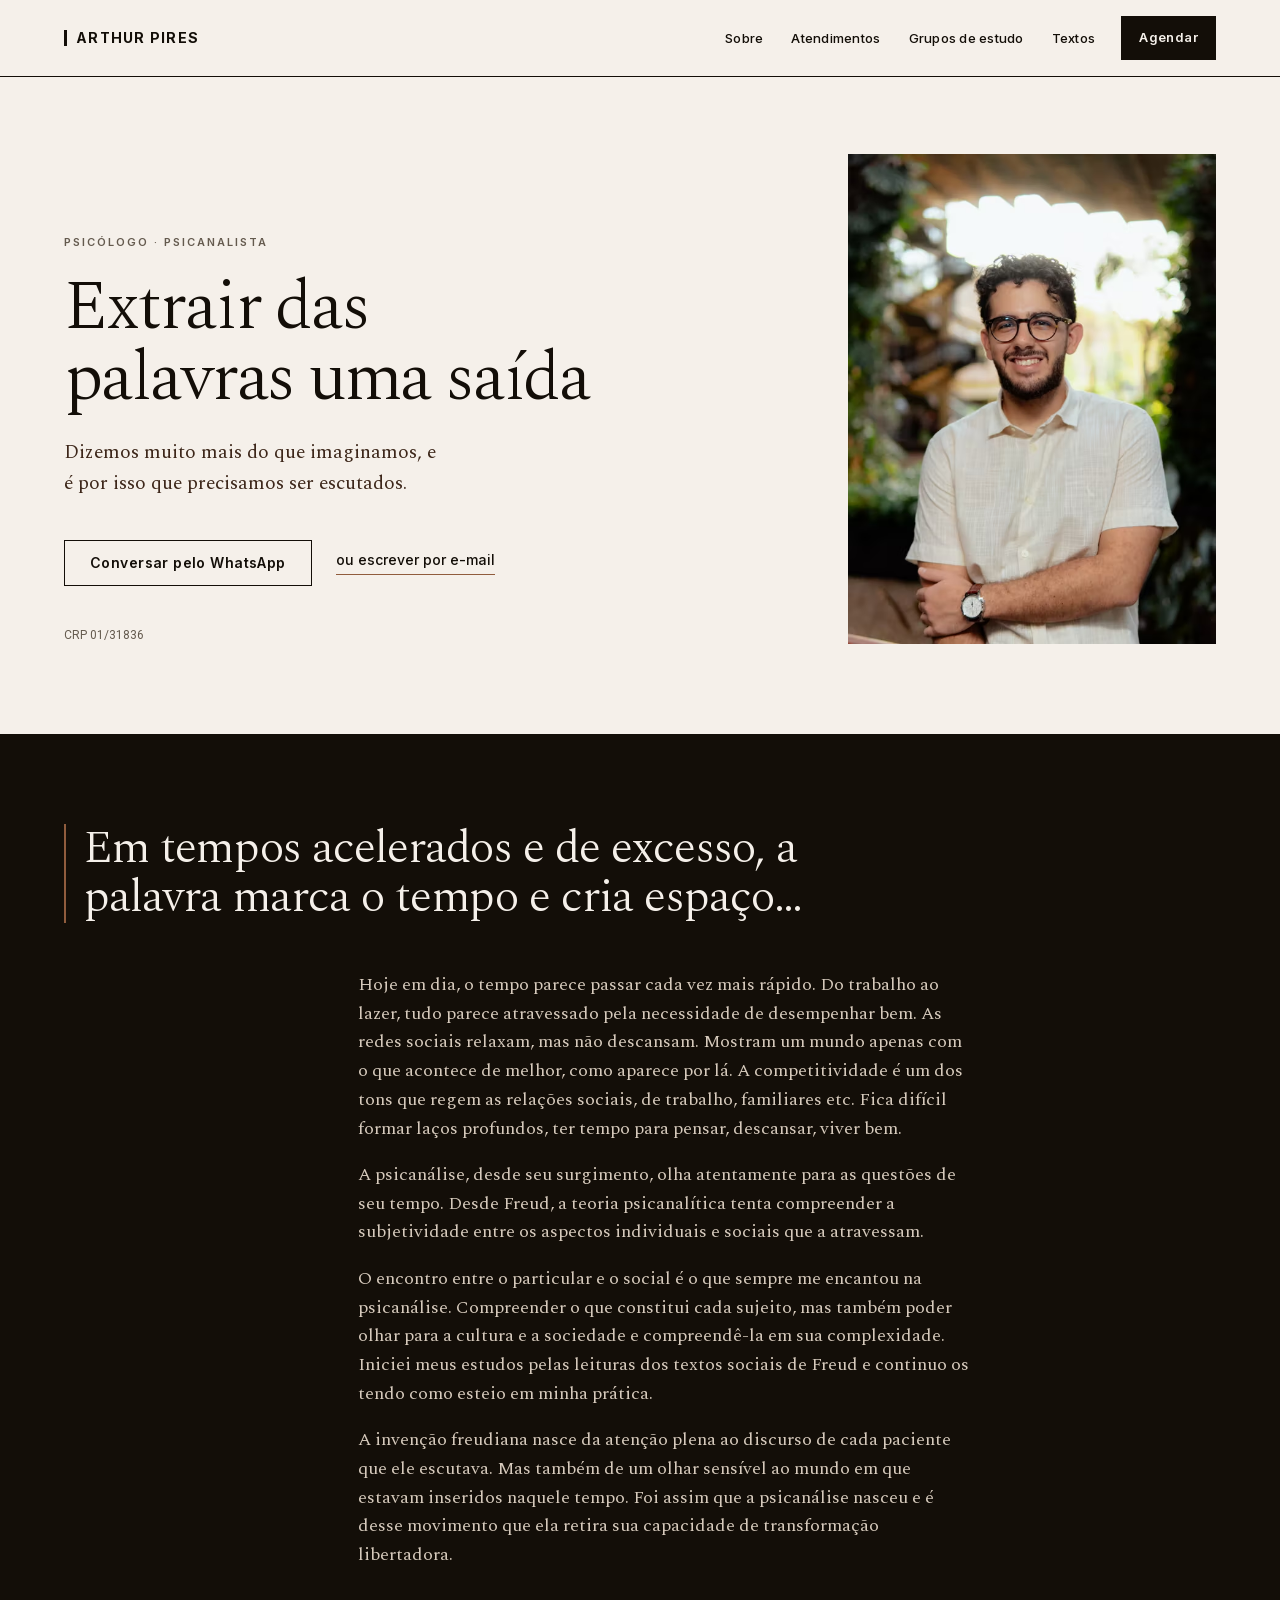
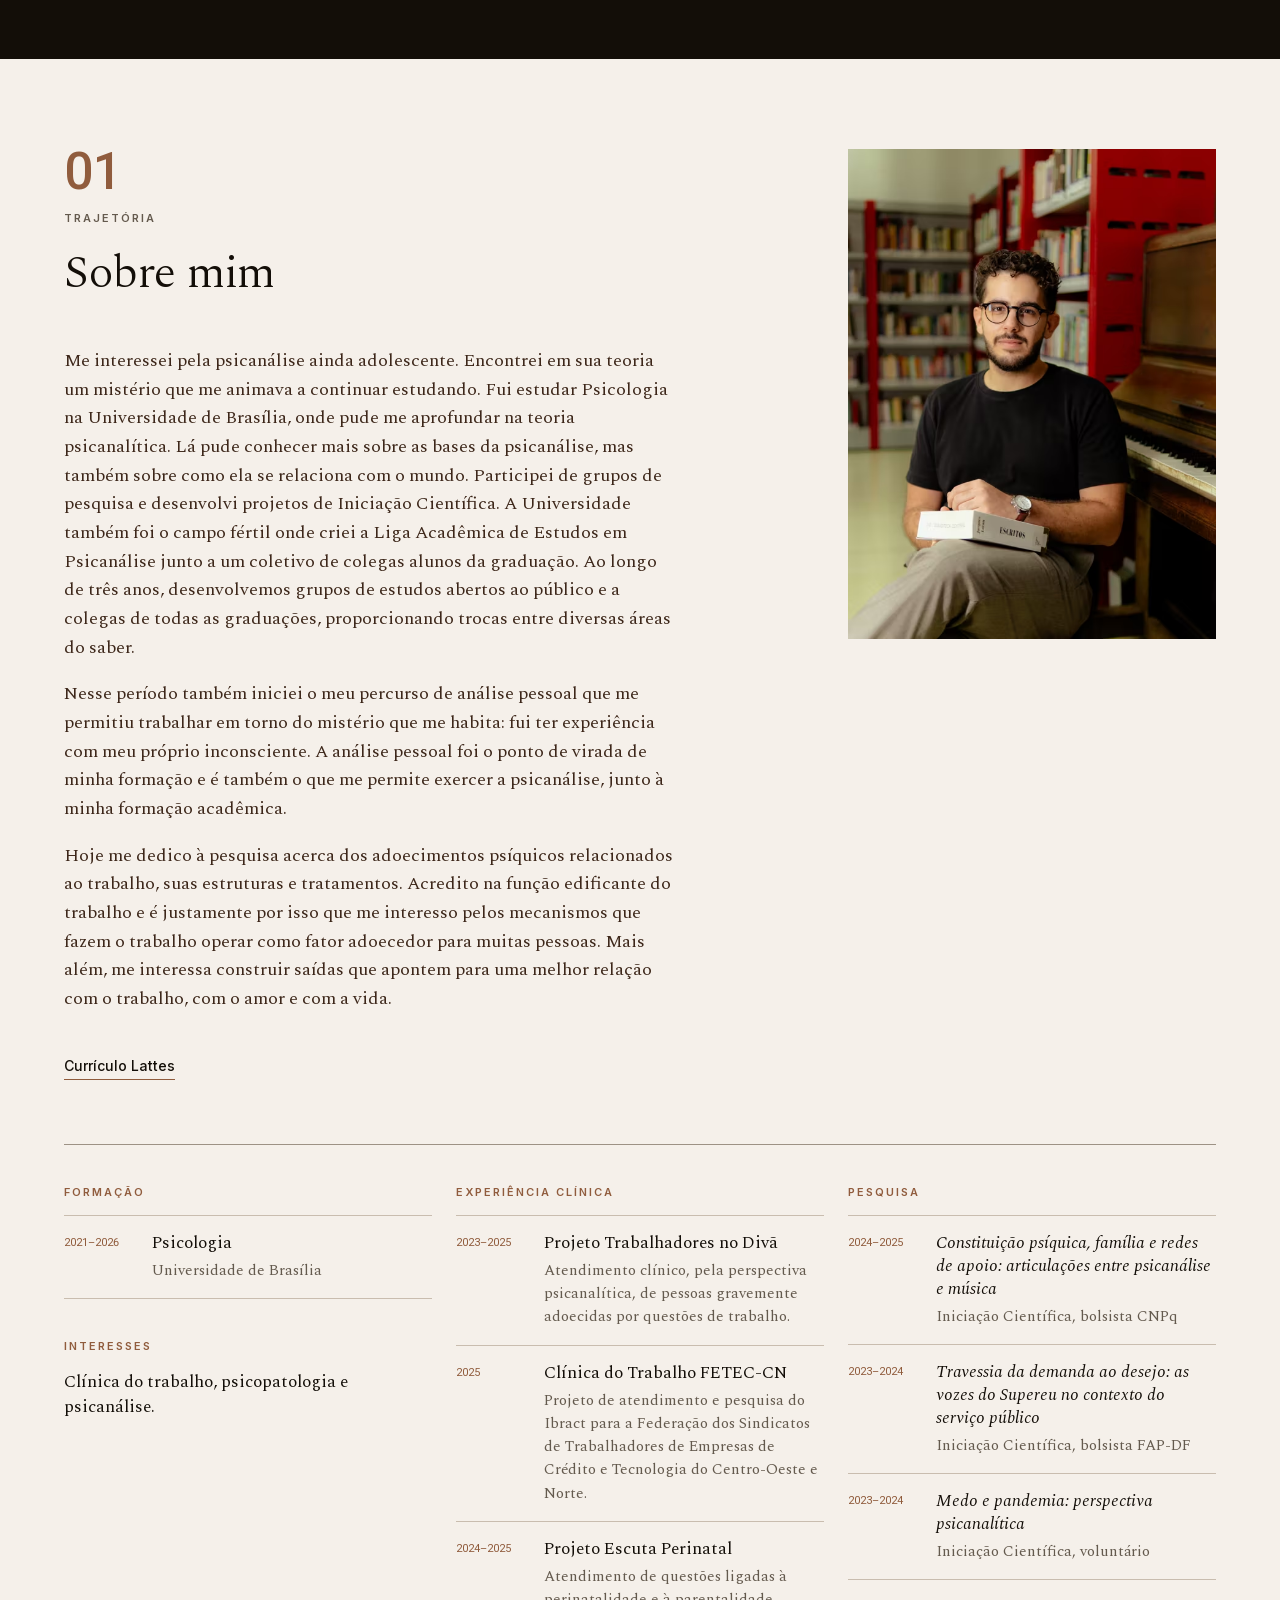
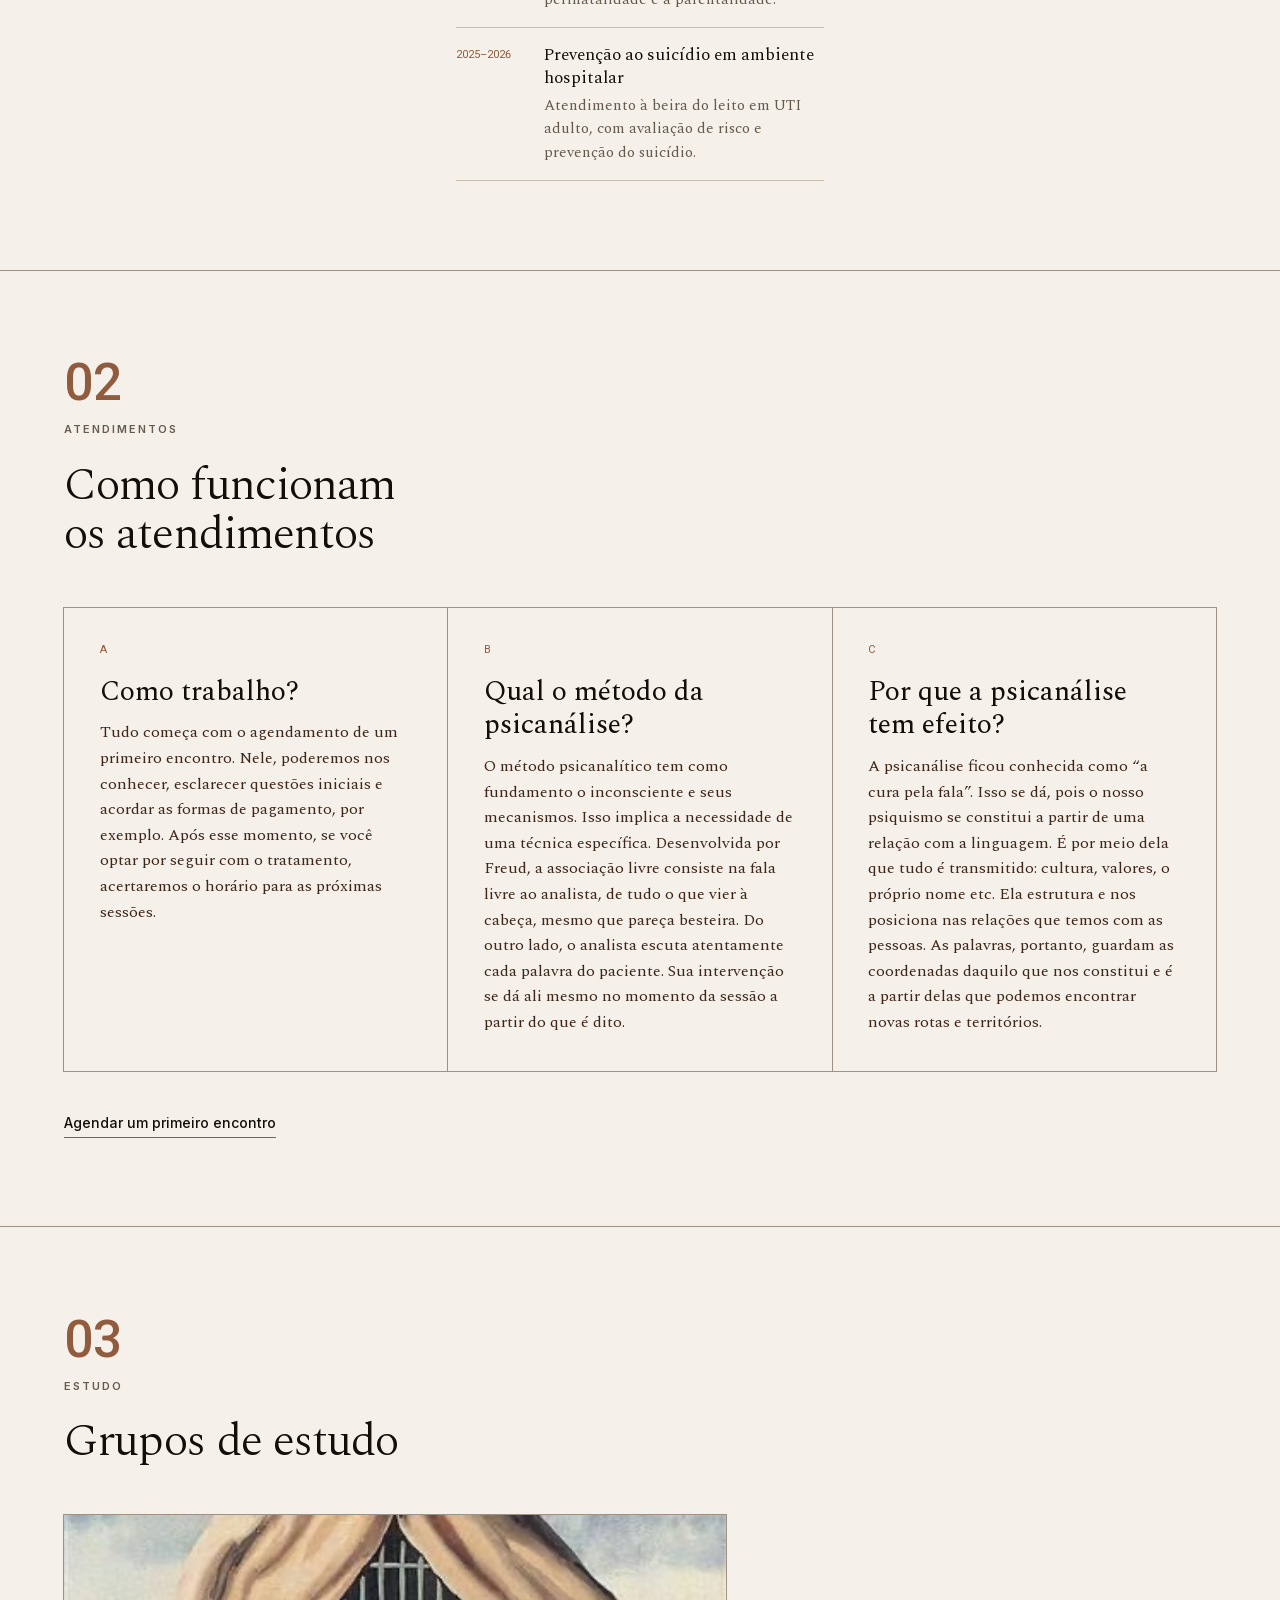
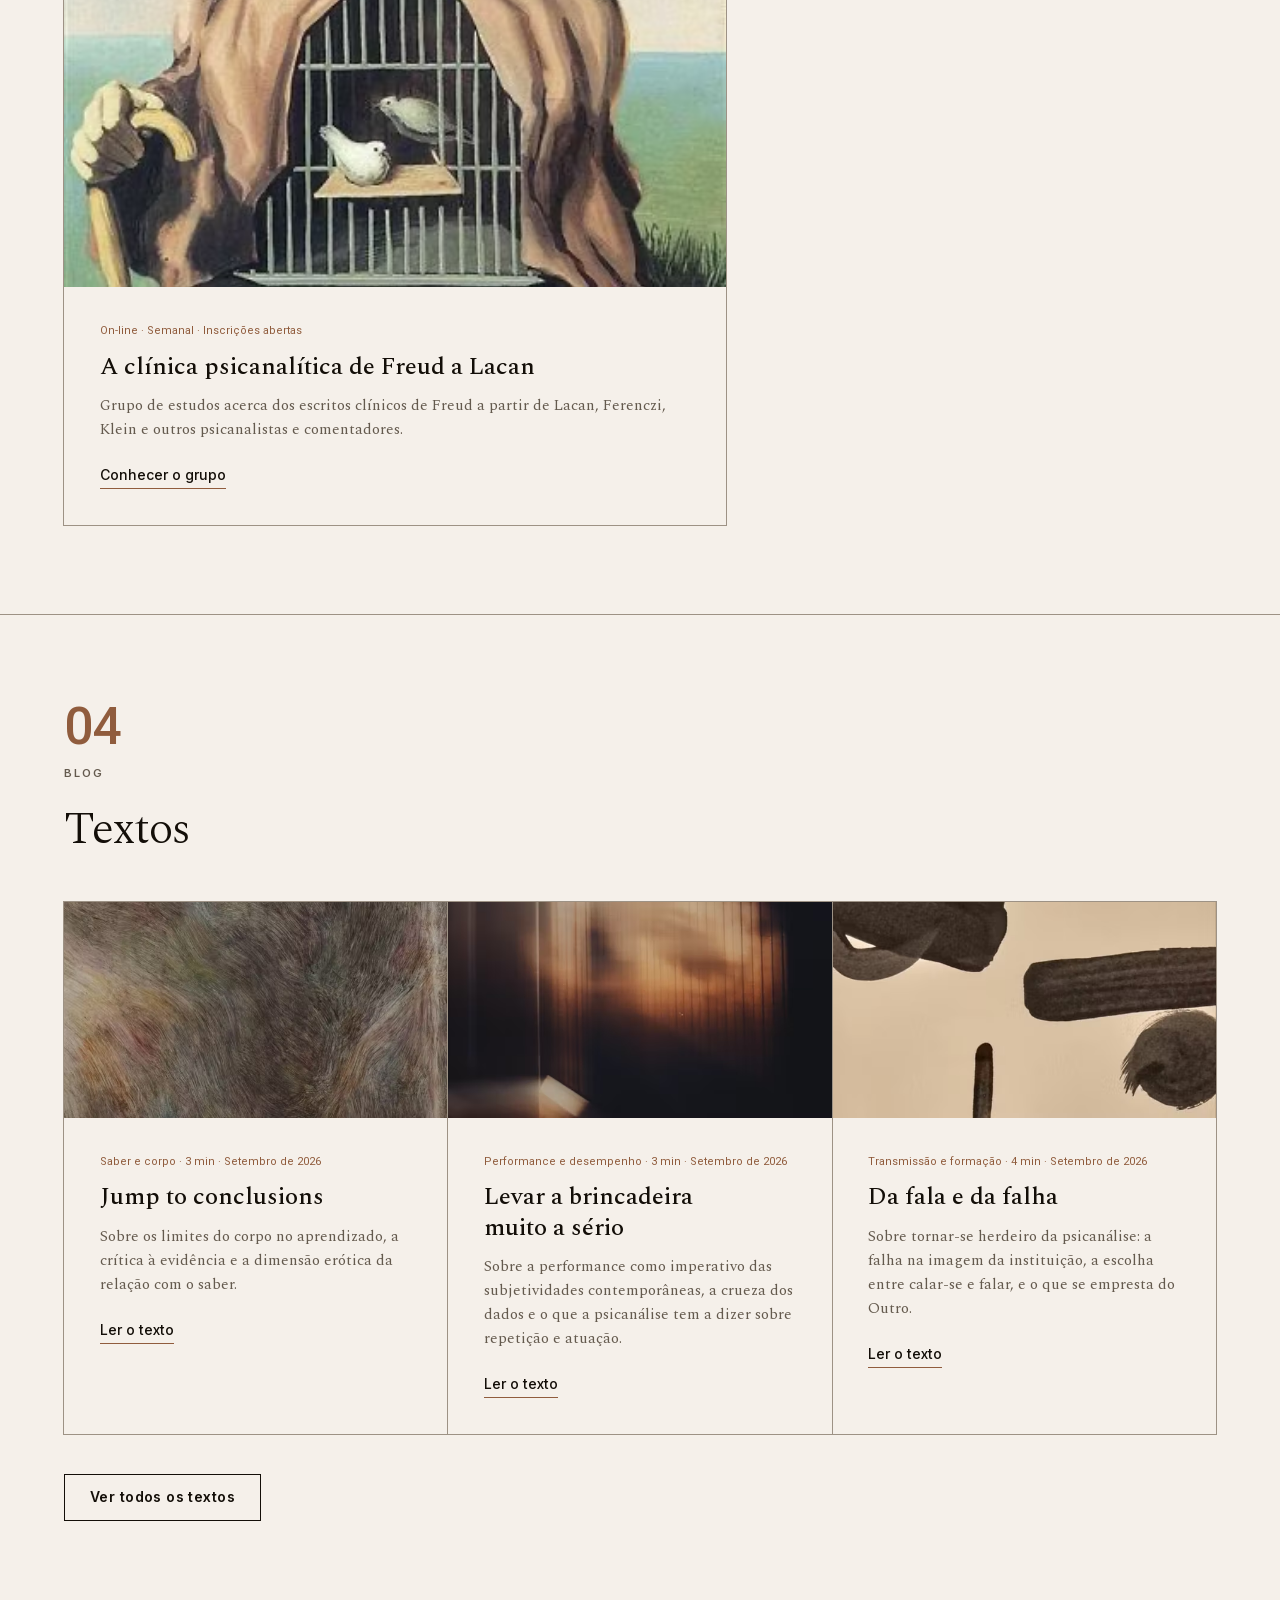
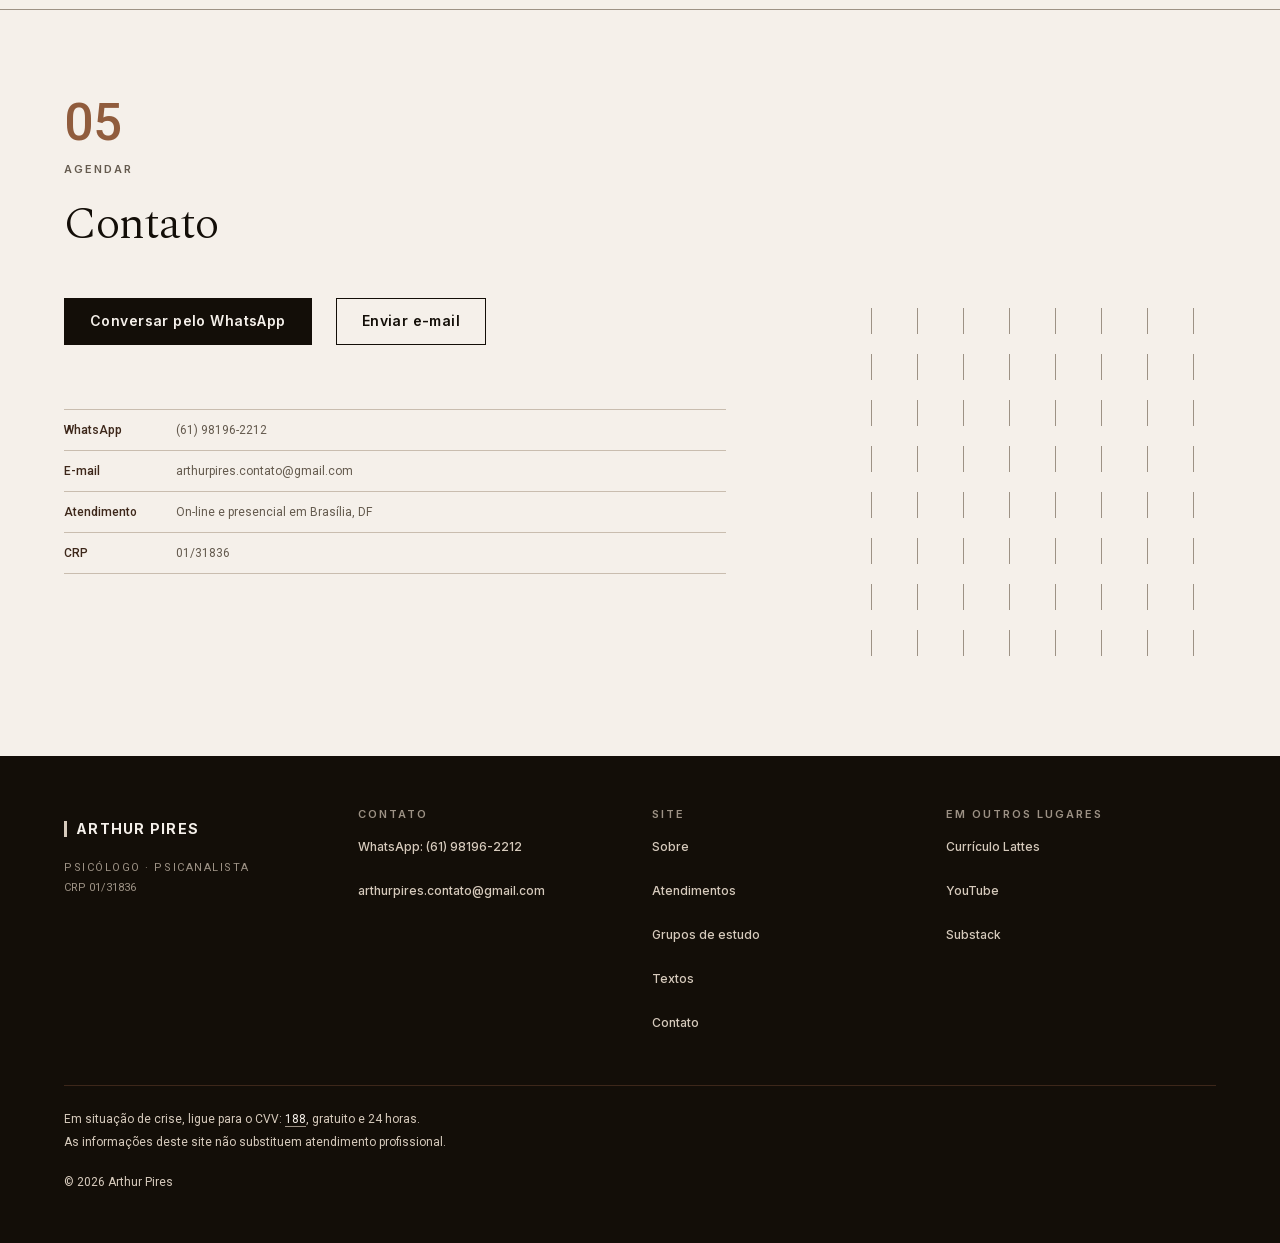
==== commit dad11a14: "Update index.html" ====
--- a/arthurpires-public_html/index.html
+++ b/arthurpires-public_html/index.html
@@ -84,7 +84,7 @@
       <h2 class="titulo-secao" id="titulo-sobre">Sobre mim</h2>
     </header>
         <div class="corpo-l">
-          <p>Me interessei pela psicanálise ainda adolescente. Encontrei em sua teoria um mistério que me animava a continuar estudando. Fui estudar Psicologia na Universidade de Brasília, onde pude me aprofundar na teoria psicanalítica. Lá pude conhecer mais sobre as bases da psicanálise, mas também sobre como ela se relaciona com o mundo. Participei de grupos de pesquisa e desenvolvi projetos de Iniciação Científica. A Universidade também foi o campo fértil onde criei a Liga Acadêmica de Estudos em Psicanálise junto a um coletivo de colegas alunos da graduação. Ao longo de três anos desenvolvemos grupos de estudos abertos ao público e a colegas de todas as graduações, proporcionando trocas entre diversas áreas do saber.</p>
+          <p>Me interessei pela psicanálise ainda adolescente. Encontrei em sua teoria um mistério que me animava a continuar estudando. Fui estudar Psicologia na Universidade de Brasília, onde pude me aprofundar na teoria psicanalítica. Lá pude conhecer mais sobre as bases da psicanálise, mas também sobre como ela se relaciona com o mundo. Participei de grupos de pesquisa e desenvolvi projetos de Iniciação Científica. A Universidade também foi o campo fértil onde criei a Liga Acadêmica de Estudos em Psicanálise junto a um coletivo de colegas alunos da graduação. Ao longo de três anos, desenvolvemos grupos de estudos abertos ao público e a colegas de todas as graduações, proporcionando trocas entre diversas áreas do saber.</p>
           <p>Nesse período também iniciei o meu percurso de análise pessoal que me permitiu trabalhar em torno do mistério que me habita: fui ter experiência com meu próprio inconsciente. A análise pessoal foi o ponto de virada de minha formação e é também o que me permite exercer a psicanálise, junto à minha formação acadêmica.</p>
           <p>Hoje me dedico à pesquisa acerca dos adoecimentos psíquicos relacionados ao trabalho, suas estruturas e tratamentos. Acredito na função edificante do trabalho e é justamente por isso que me interesso pelos mecanismos que fazem o trabalho operar como fator adoecedor para muitas pessoas. Mais além, me interessa construir saídas que apontem para uma melhor relação com o trabalho, com o amor e com a vida.</p>
         </div>
@@ -104,7 +104,7 @@
           </ol>
           <div class="trajetoria__interesses">
             <h3 class="rotulo rotulo--acento">Interesses</h3>
-            <p class="trajetoria__texto">Adoecimentos do trabalho, psicopatologia e psicanálise.</p>
+            <p class="trajetoria__texto">Clínica do trabalho, psicopatologia e psicanálise.</p>
           </div>
         </div>
         <div>
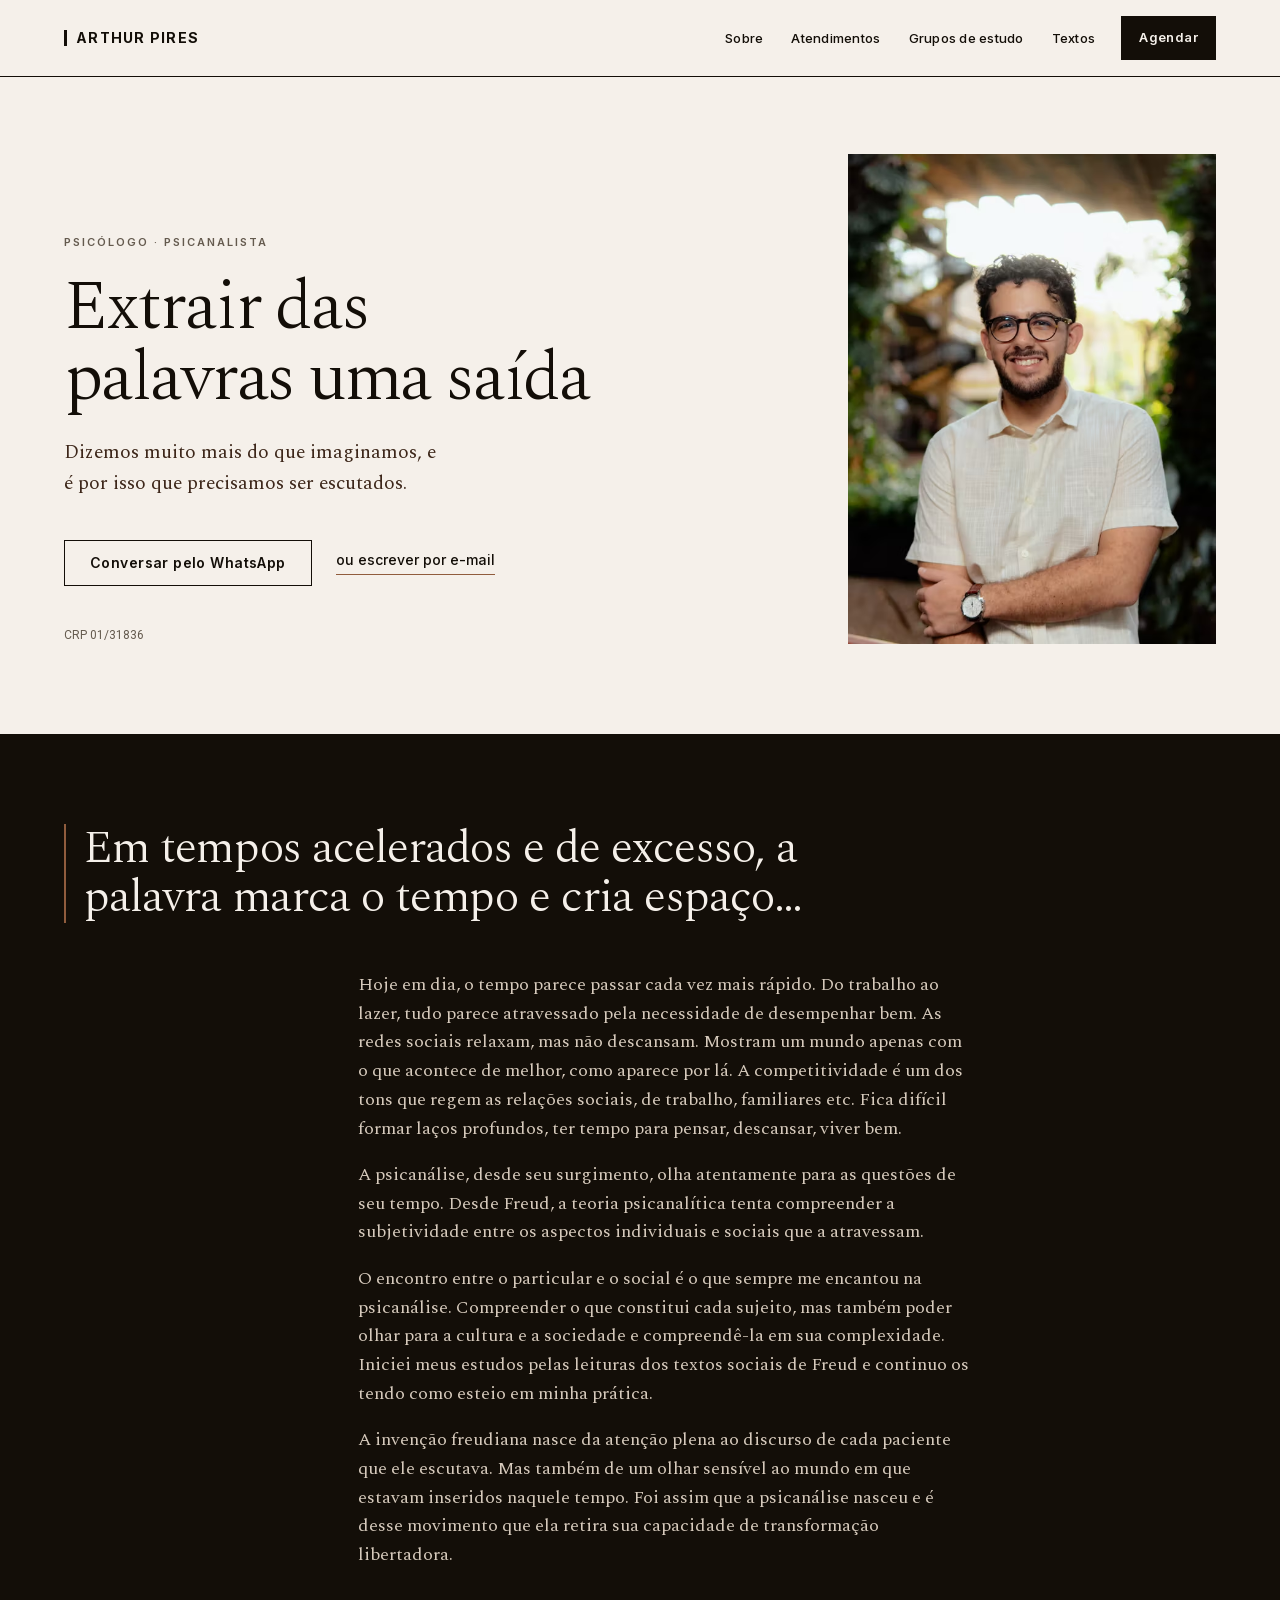
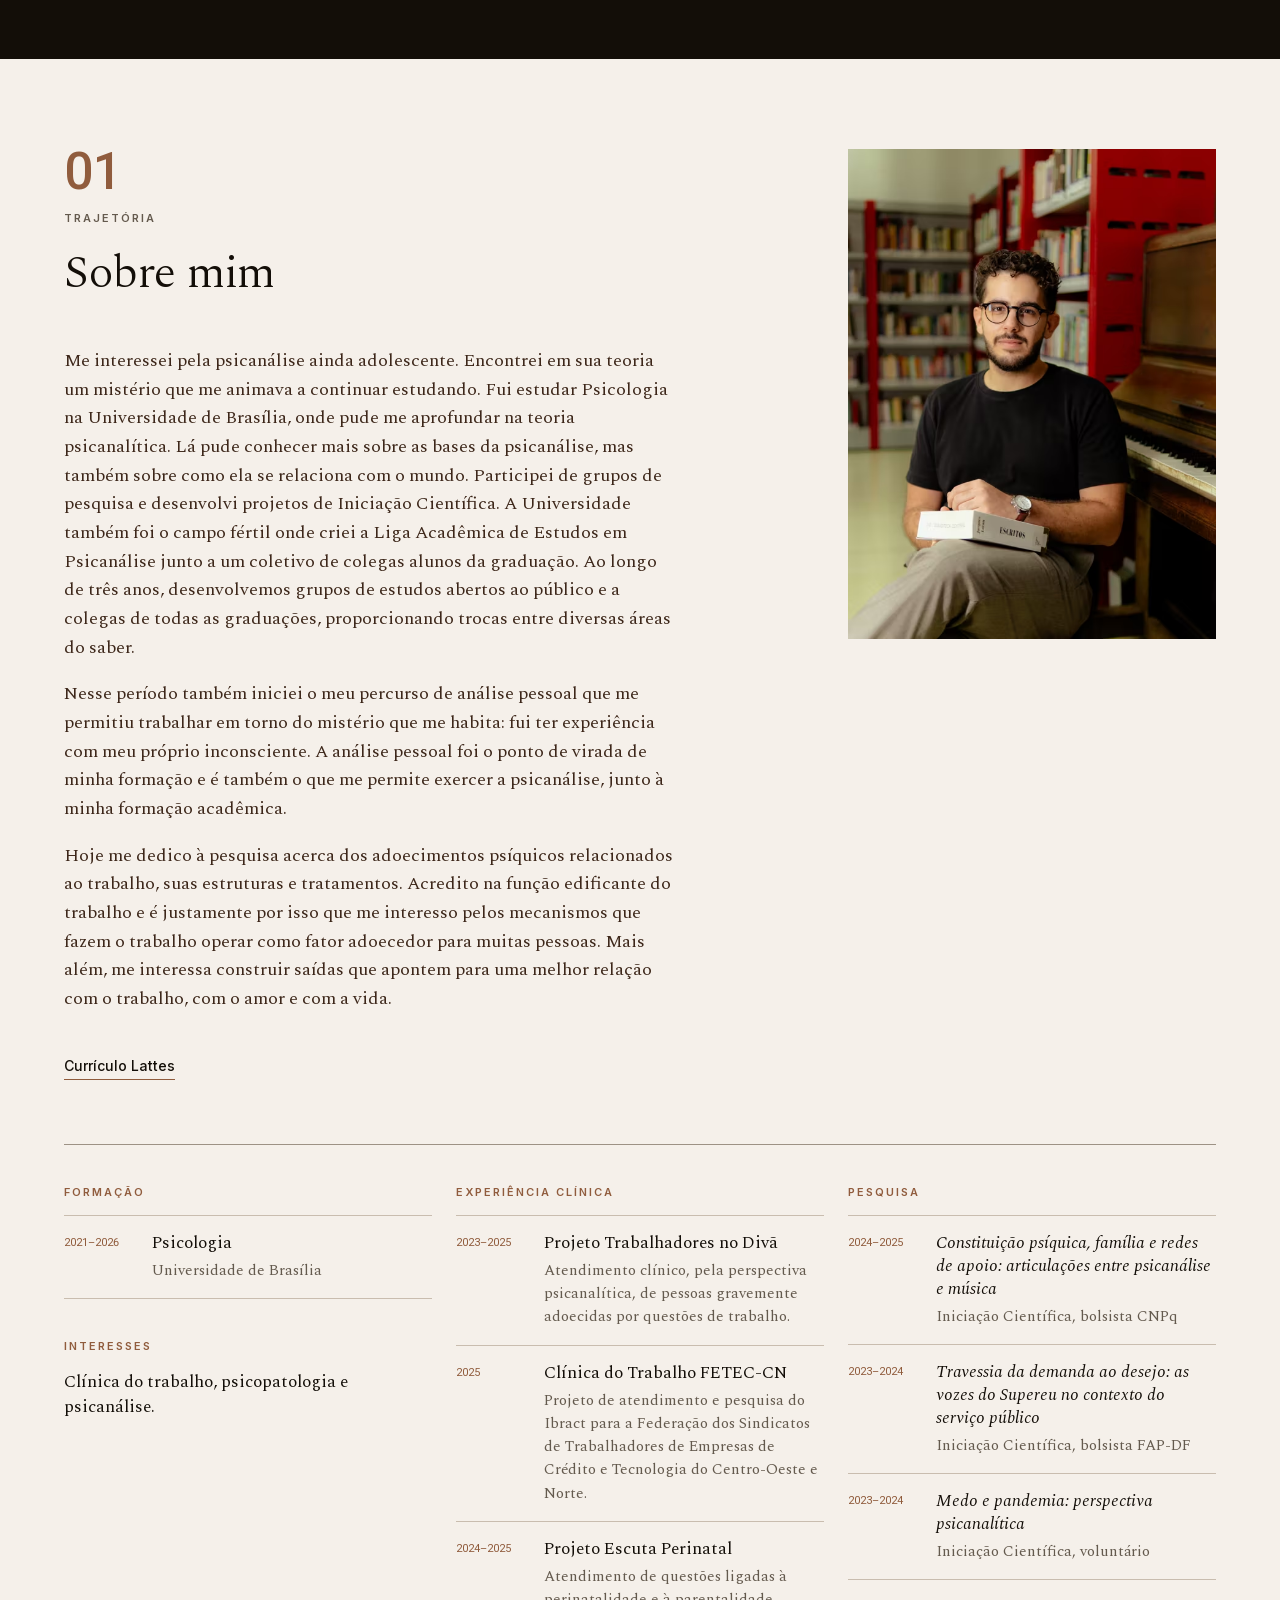
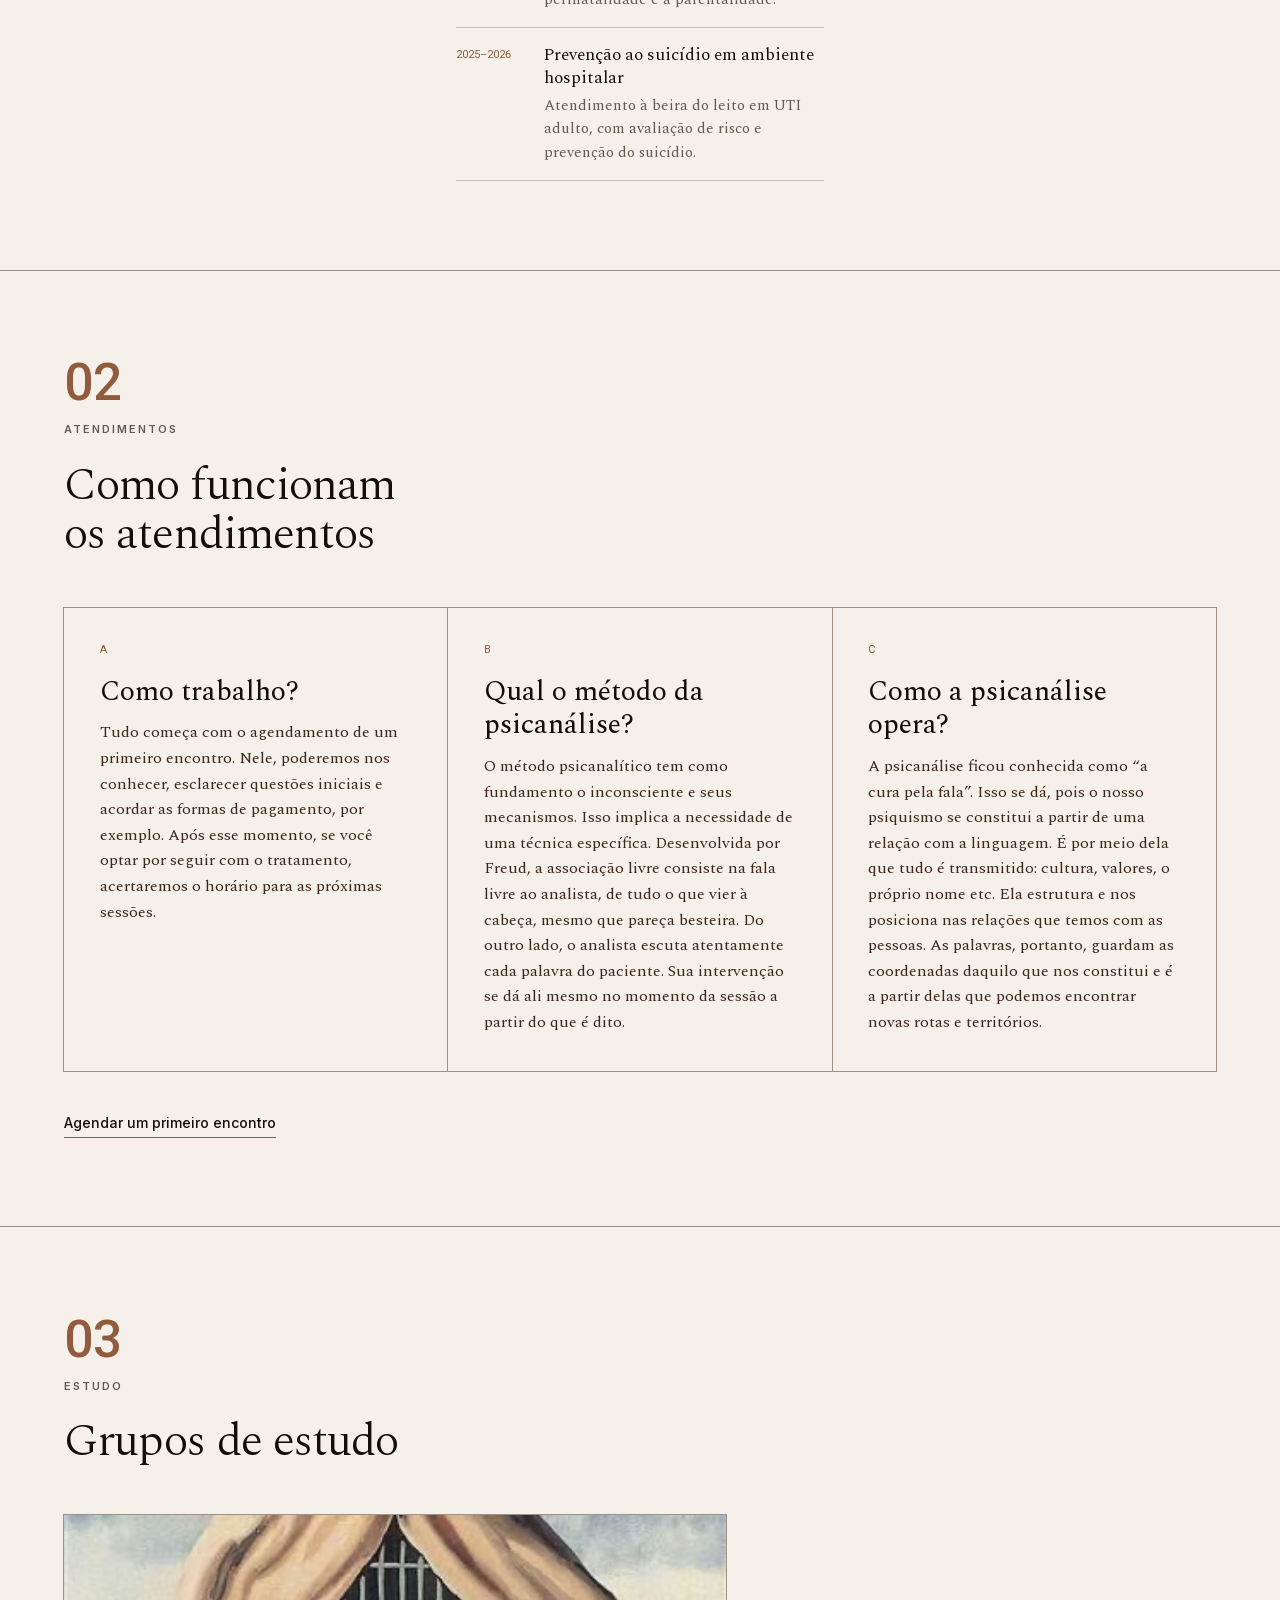
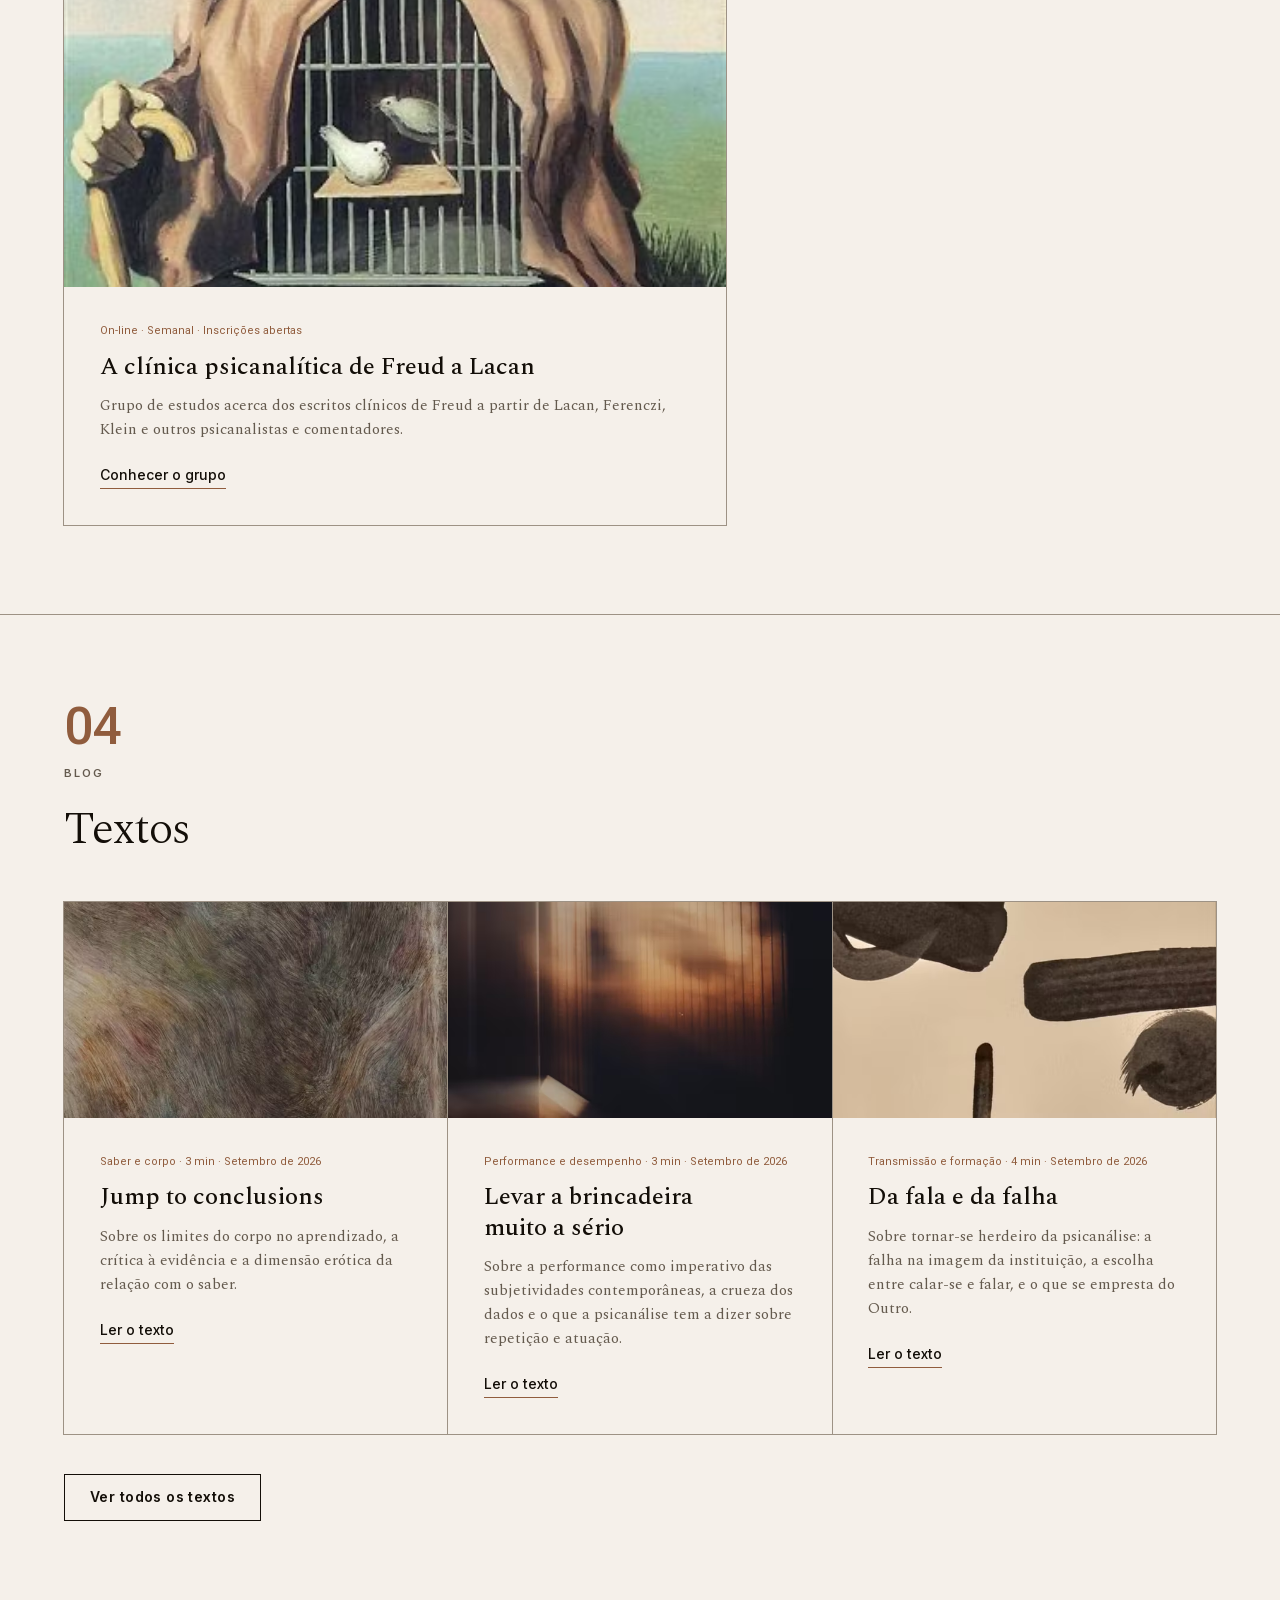
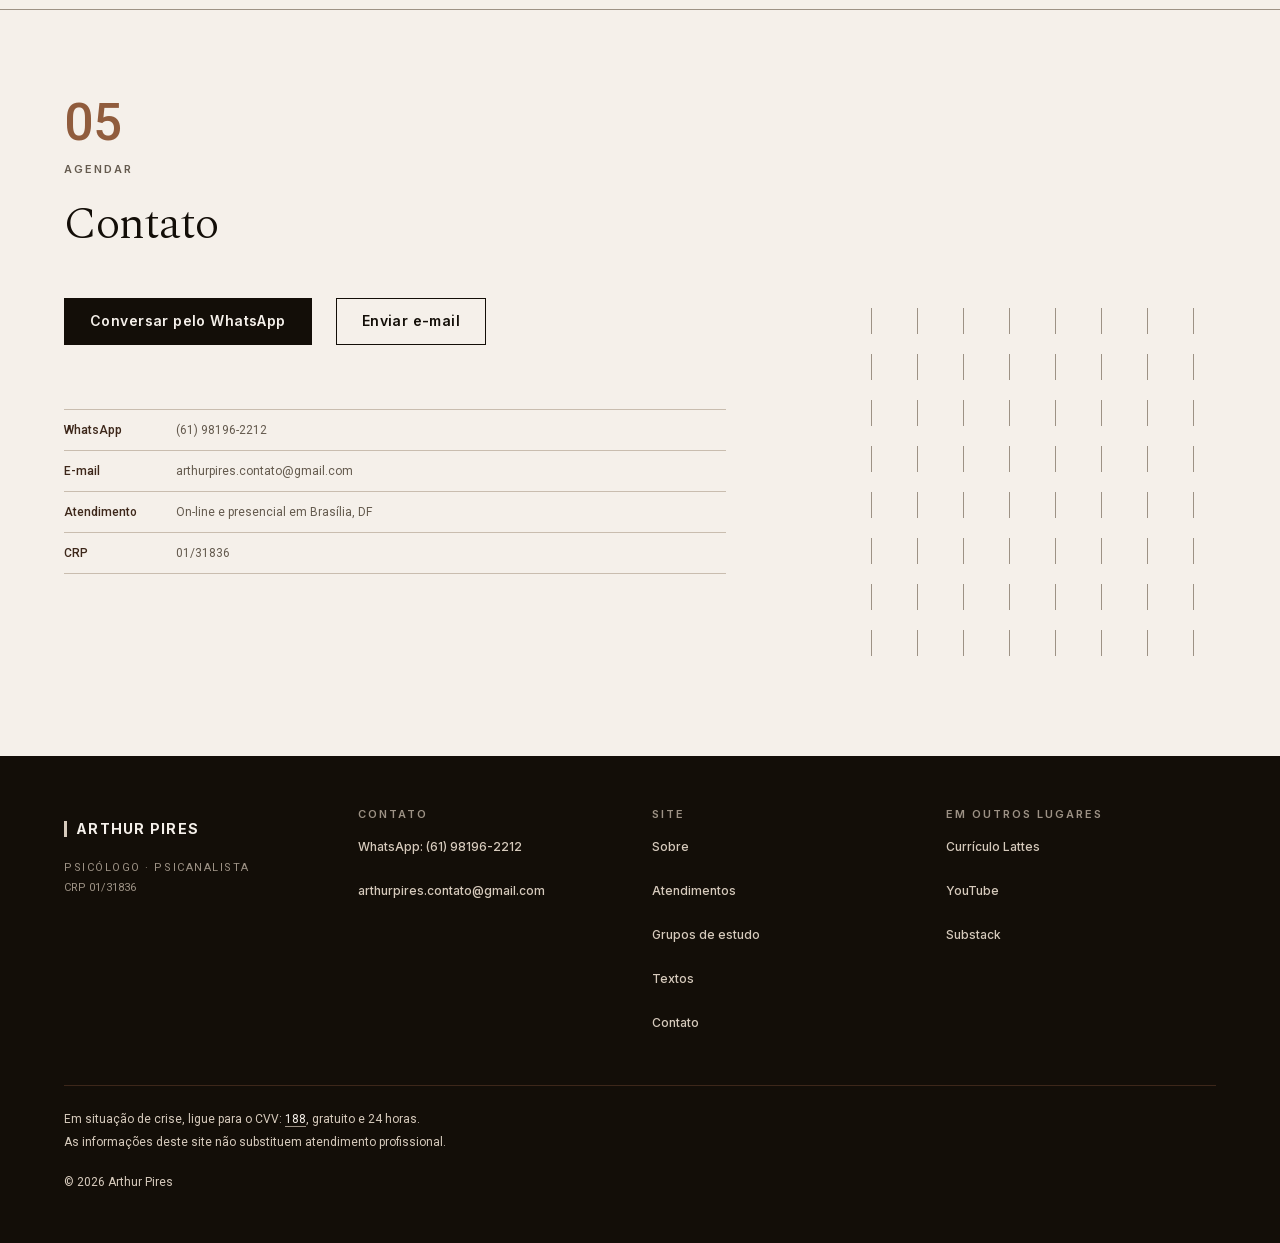
==== commit 1544b39e: "Update index.html" ====
--- a/arthurpires-public_html/index.html
+++ b/arthurpires-public_html/index.html
@@ -138,7 +138,7 @@
       <ol class="blocos" role="list">
         <li class="bloco"><span class="bloco__letra" aria-hidden="true">A</span><h3 class="bloco__titulo">Como trabalho?</h3><p class="bloco__texto">Tudo começa com o agendamento de um primeiro encontro. Nele, poderemos nos conhecer, esclarecer questões iniciais e acordar as formas de pagamento, por exemplo. Após esse momento, se você optar por seguir com o tratamento, acertaremos o horário para as próximas sessões.</p></li>
         <li class="bloco"><span class="bloco__letra" aria-hidden="true">B</span><h3 class="bloco__titulo">Qual o método da psicanálise?</h3><p class="bloco__texto">O método psicanalítico tem como fundamento o inconsciente e seus mecanismos. Isso implica a necessidade de uma técnica específica. Desenvolvida por Freud, a associação livre consiste na fala livre ao analista, de tudo o que vier à cabeça, mesmo que pareça besteira. Do outro lado, o analista escuta atentamente cada palavra do paciente. Sua intervenção se dá ali mesmo no momento da sessão a partir do que é dito.</p></li>
-        <li class="bloco"><span class="bloco__letra" aria-hidden="true">C</span><h3 class="bloco__titulo">Por que a psicanálise tem efeito?</h3><p class="bloco__texto">A psicanálise ficou conhecida como “a cura pela fala”. Isso se dá, pois o nosso psiquismo se constitui a partir de uma relação com a linguagem. É por meio dela que tudo é transmitido: cultura, valores, o próprio nome etc. Ela estrutura e nos posiciona nas relações que temos com as pessoas. As palavras, portanto, guardam as coordenadas daquilo que nos constitui e é a partir delas que podemos encontrar novas rotas e territórios.</p></li>
+        <li class="bloco"><span class="bloco__letra" aria-hidden="true">C</span><h3 class="bloco__titulo">Como a psicanálise opera?</h3><p class="bloco__texto">A psicanálise ficou conhecida como “a cura pela fala”. Isso se dá, pois o nosso psiquismo se constitui a partir de uma relação com a linguagem. É por meio dela que tudo é transmitido: cultura, valores, o próprio nome etc. Ela estrutura e nos posiciona nas relações que temos com as pessoas. As palavras, portanto, guardam as coordenadas daquilo que nos constitui e é a partir delas que podemos encontrar novas rotas e territórios.</p></li>
       </ol>
       <p class="atendimentos__acao"><a class="ligacao" href="#contato">Agendar um primeiro encontro</a></p>
     </div>
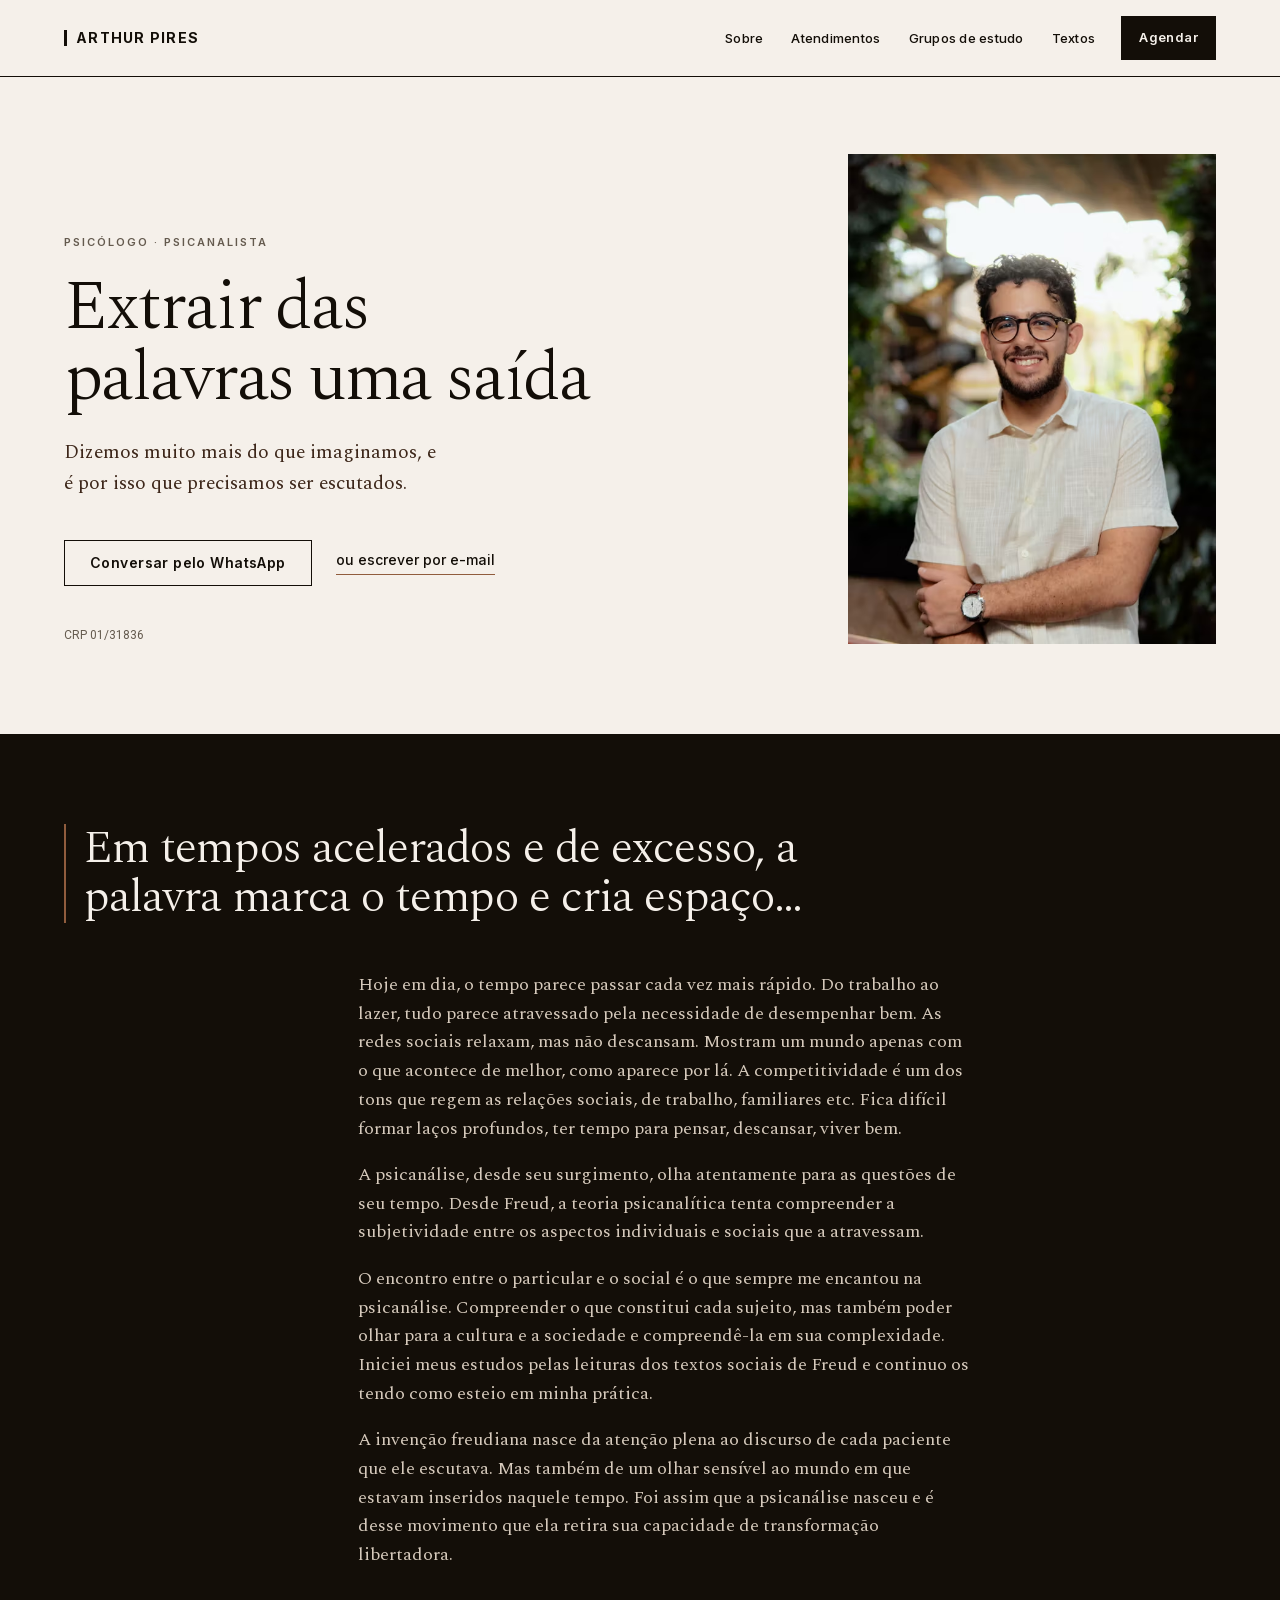
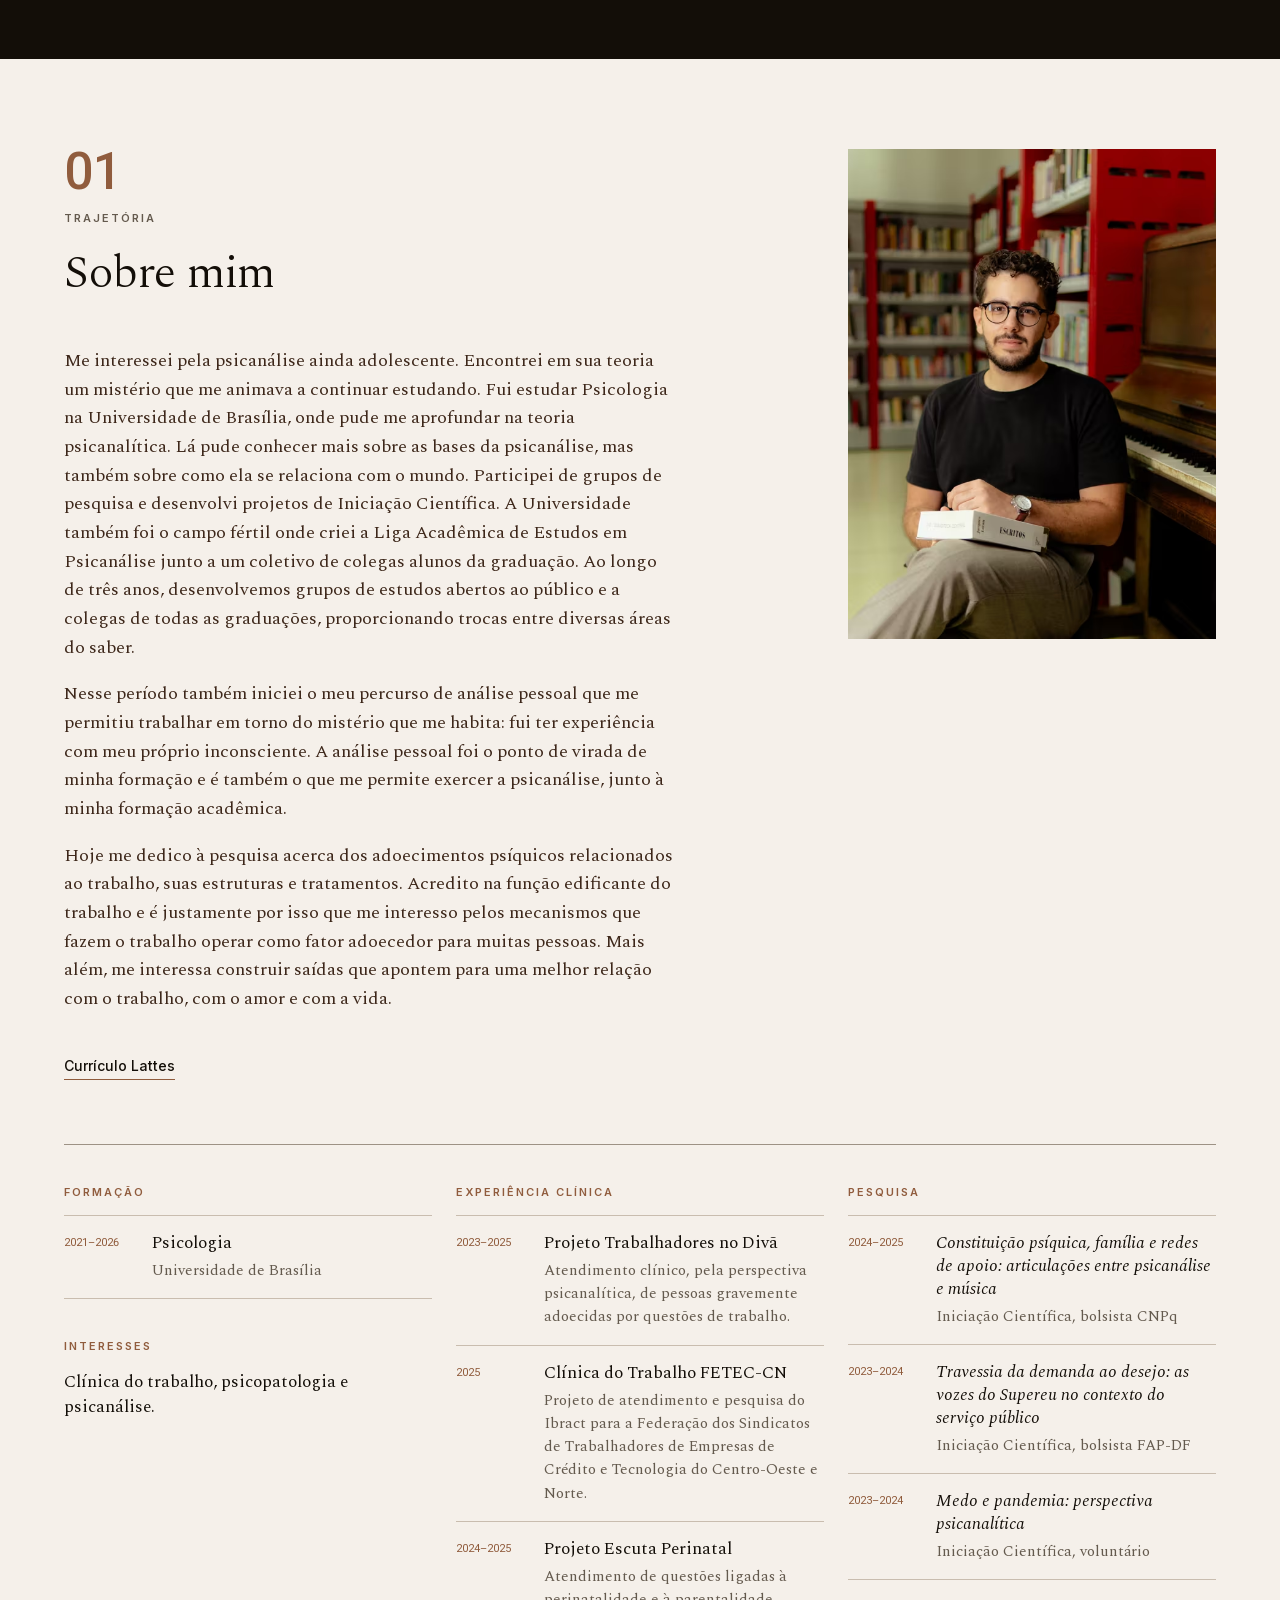
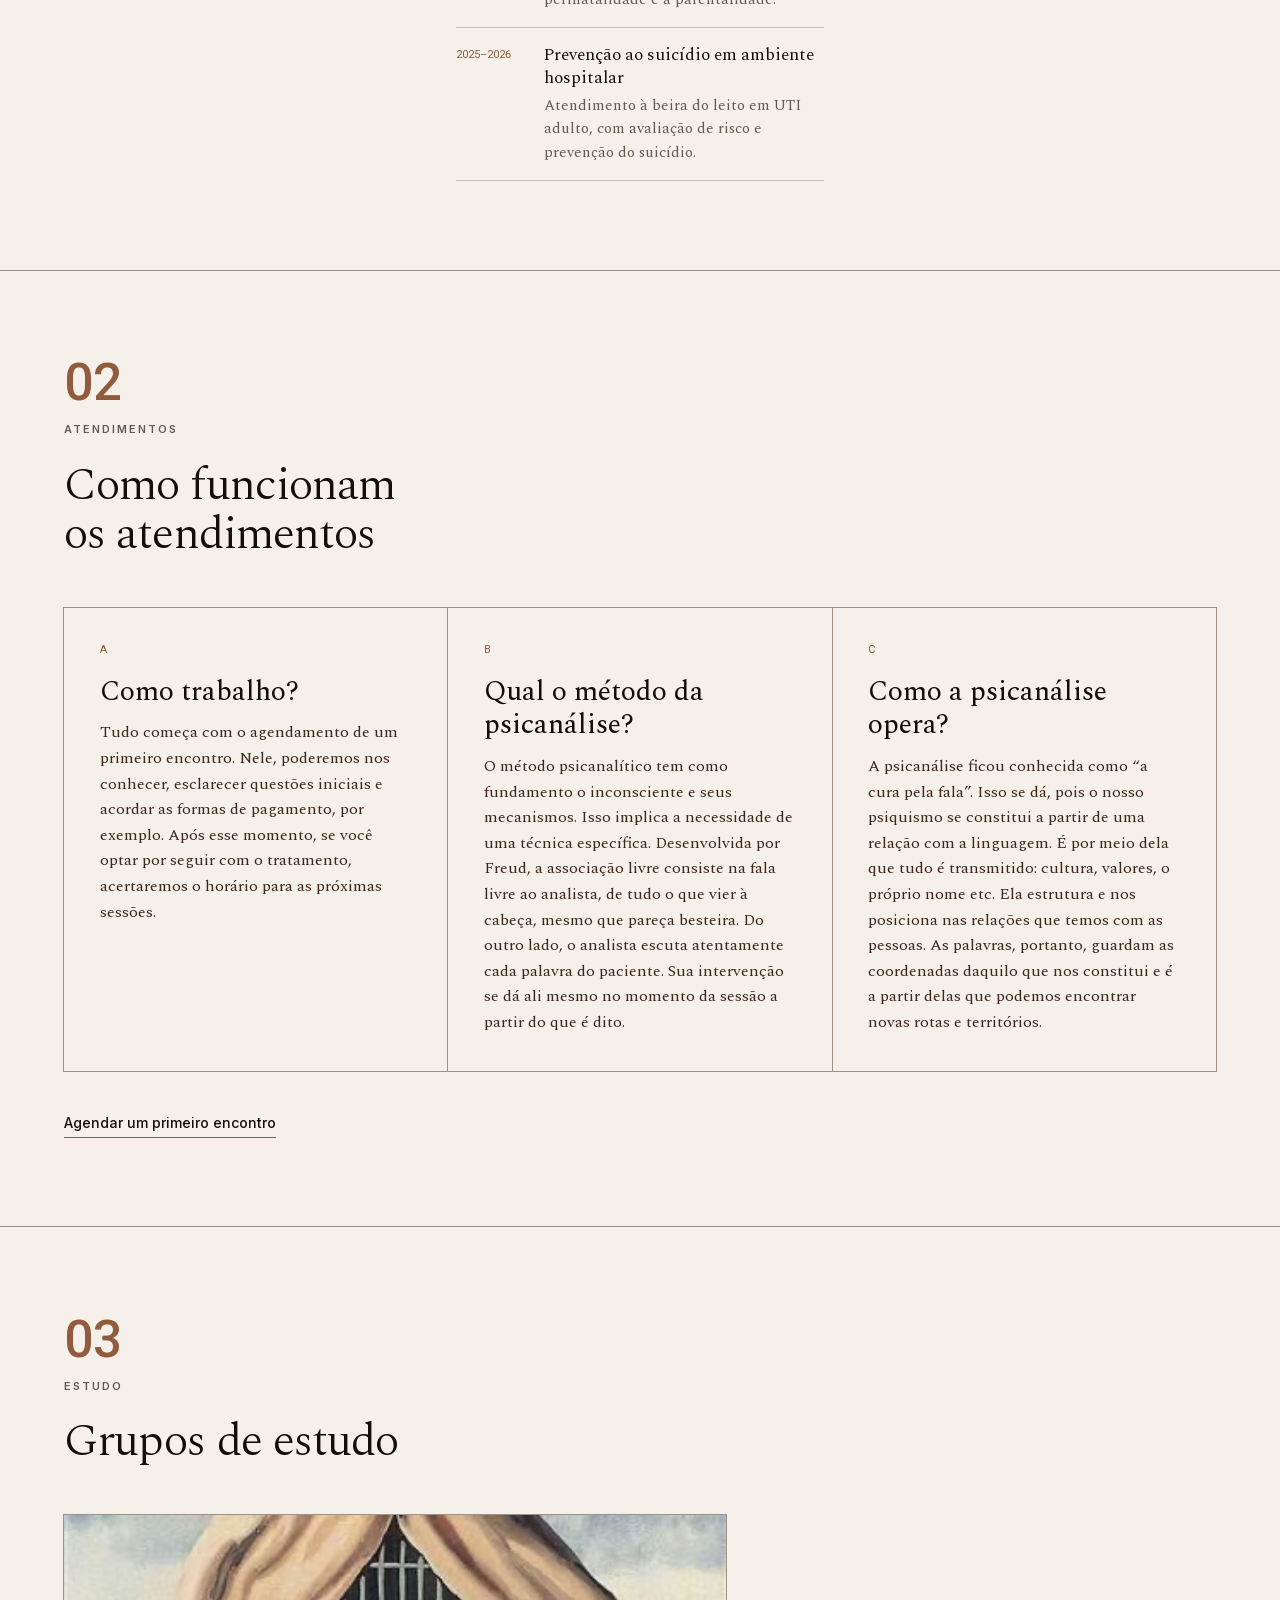
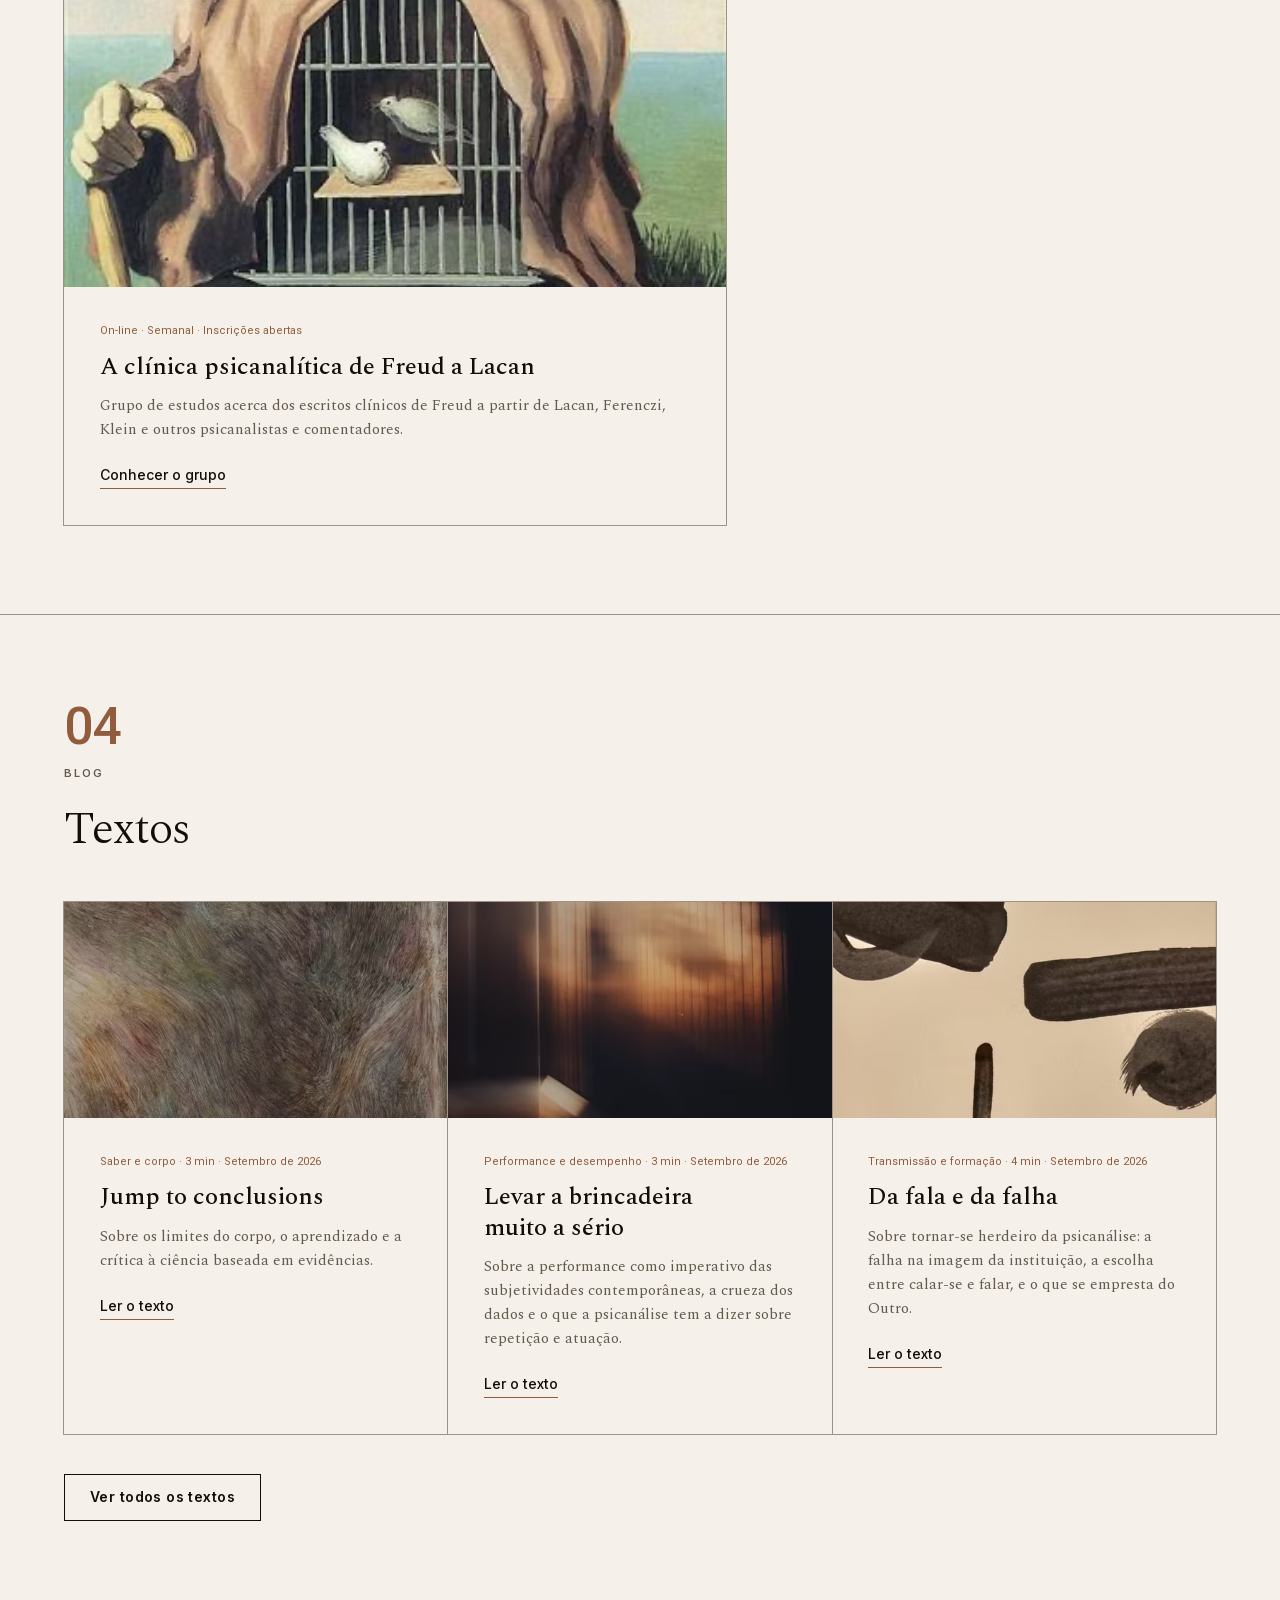
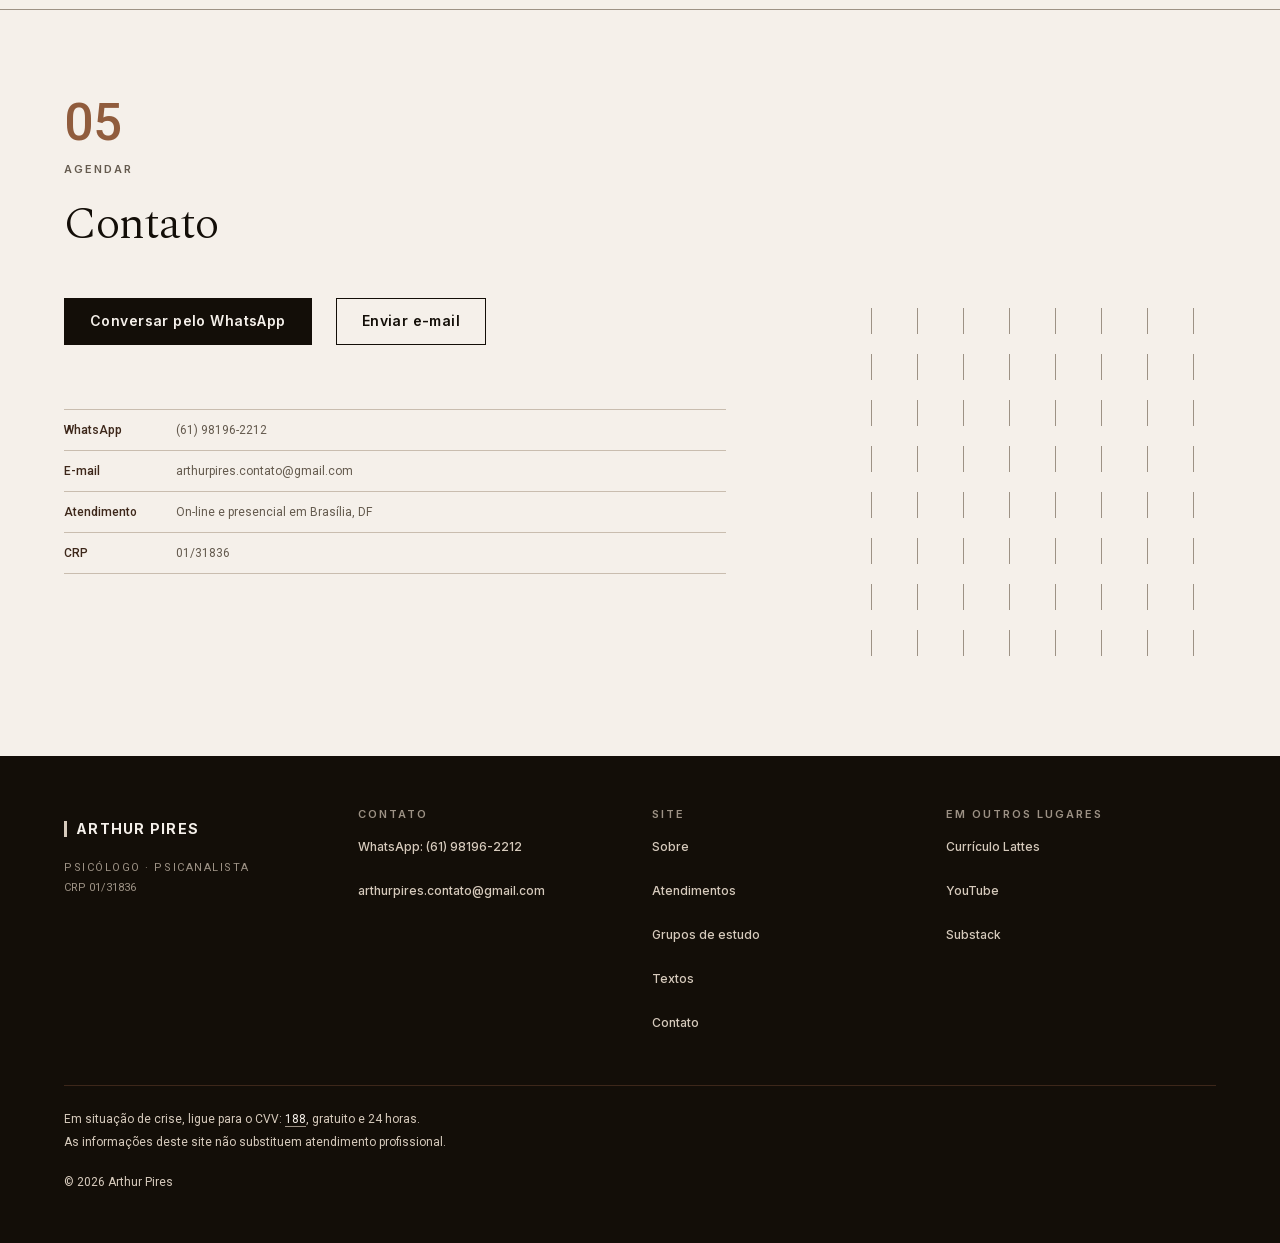
==== commit 2449cfe3: "Update index.html" ====
--- a/arthurpires-public_html/index.html
+++ b/arthurpires-public_html/index.html
@@ -178,7 +178,7 @@
         <div class="card-texto__corpo">
           <p class="card-texto__meta">Saber e corpo · 3 min · <time datetime="2026-09">Setembro de 2026</time></p>
           <h3 class="card-texto__titulo"><a href="textos/jump-to-conclusions/" lang="en">Jump to conclusions</a></h3>
-          <p class="card-texto__resumo">Sobre os limites do corpo no aprendizado, a crítica à evidência e a dimensão erótica da relação com o saber.</p>
+          <p class="card-texto__resumo">Sobre os limites do corpo, o aprendizado e a crítica à ciência baseada em evidências.</p>
           <span class="ligacao" aria-hidden="true">Ler o texto</span>
         </div>
       </article></li>
